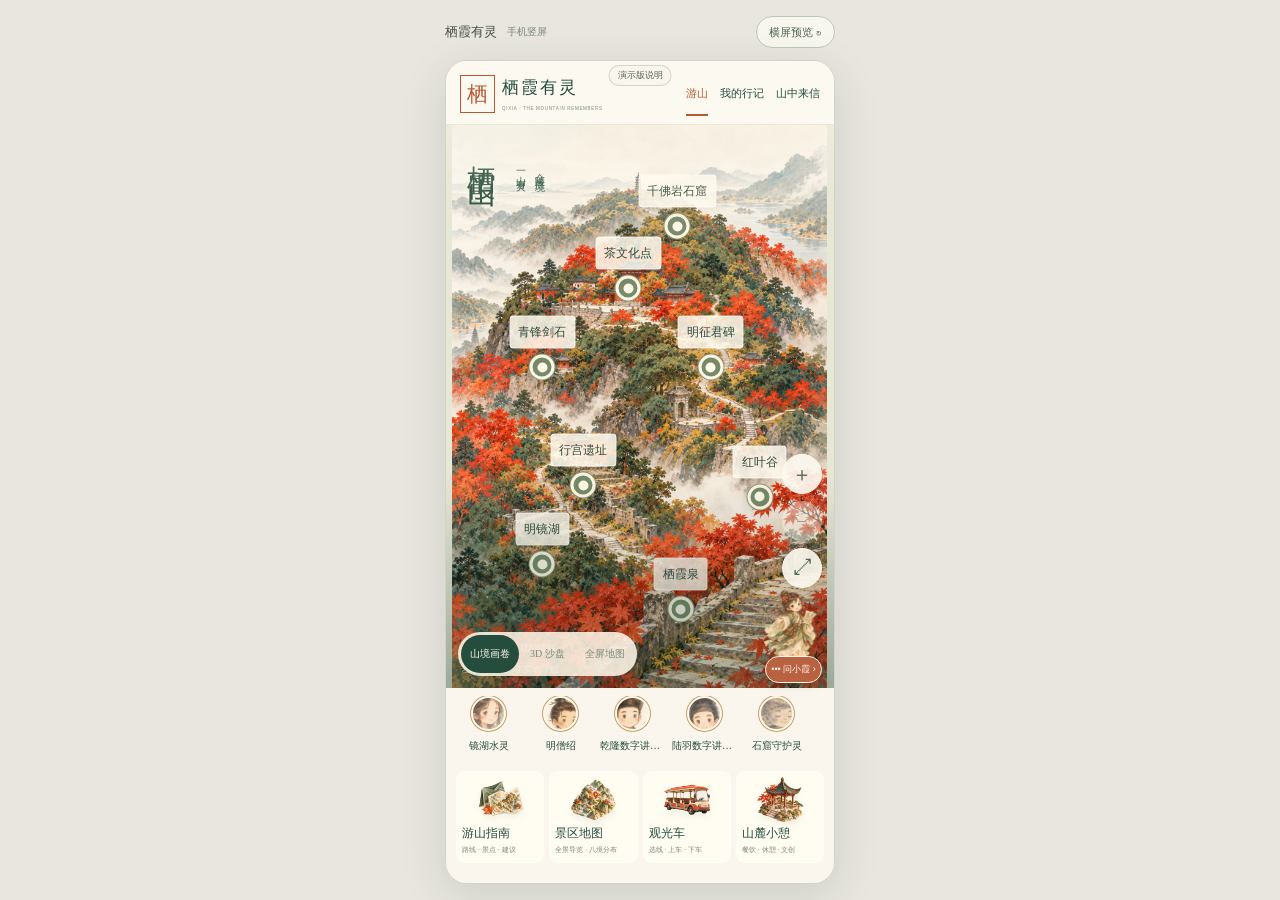
==== 栖霞有灵_手机应用.html @ cc744e79 "Publish Qixia Spirit demo with PRD, screenshots and reversible 3D navigation" ====
<!doctype html>
<html lang="zh-CN"><head><script src="assets/demo-mode.js"></script><meta charset="utf-8"><script>if(window===window.top)location.replace("栖霞有灵_3D白模原型.html"+location.search+location.hash);</script><meta name="viewport" content="width=device-width,initial-scale=1,viewport-fit=cover"><meta name="theme-color" content="#f3f0e8"><meta name="mobile-web-app-capable" content="yes"><meta name="apple-mobile-web-app-capable" content="yes"><meta name="apple-mobile-web-app-status-bar-style" content="default"><title>栖霞有灵 · 一山八境</title>
<style>
:root{--paper:#f3f0e8;--ink:#314b43;--muted:#829087;--red:#b9644d;--line:#42584b22;--serif:'Noto Serif SC','SimSun',serif}*{box-sizing:border-box}body{margin:0;background:var(--paper);color:var(--ink);font:14px 'Segoe UI','Microsoft YaHei',sans-serif;overflow:hidden}button,input,textarea{font:inherit}button{cursor:pointer;color:inherit}button:focus-visible,input:focus-visible,textarea:focus-visible{outline:2px solid var(--red);outline-offset:4px}button{border:0}#scene{position:absolute;inset:0}#scene canvas{display:block;touch-action:none}.grain{position:absolute;inset:0;pointer-events:none;opacity:.23;background-image:url("data:image/svg+xml,%3Csvg viewBox='0 0 160 160' xmlns='http://www.w3.org/2000/svg'%3E%3Cfilter id='n'%3E%3CfeTurbulence type='fractalNoise' baseFrequency='.85' numOctaves='3' stitchTiles='stitch'/%3E%3C/filter%3E%3Cpath fill='%23606050' opacity='.16' filter='url(%23n)' d='M0 0h160v160H0z'/%3E%3C/svg%3E")}.top{position:absolute;top:0;left:0;right:0;padding:30px 42px;display:flex;align-items:center;justify-content:space-between;z-index:5}.brand{display:flex;align-items:center;gap:14px}.seal{border:1px solid var(--red);color:var(--red);font:23px var(--serif);padding:4px 7px}.brand strong{font:22px var(--serif);letter-spacing:5px}.brand small{display:block;font-size:8px;letter-spacing:2.5px;margin-top:6px;color:var(--muted)}.top-actions{display:flex;gap:18px;align-items:center}.top-actions button{background:none;padding:10px 4px;font-size:12px;white-space:nowrap}.progress{font-size:11px;letter-spacing:1px;white-space:nowrap}.progress b{color:var(--red);font-size:17px;font-weight:400}.intro{position:absolute;left:44px;top:19%;pointer-events:none;transition:opacity .4s,transform .4s}.eyebrow{font-size:10px;letter-spacing:4px;color:var(--muted)}h1{font:500 clamp(38px,4vw,66px)/1.45 var(--serif);letter-spacing:5px;margin:18px 0}h1 em{font-style:normal;color:var(--red)}.intro p{font-size:12px;line-height:2;color:#7f877d}.vertical{position:absolute;right:35px;top:23%;writing-mode:vertical-rl;font:12px var(--serif);letter-spacing:6px;color:#8d978e}.compass{position:absolute;right:16px;top:calc(max(19px,env(safe-area-inset-top)) + 52px);width:56px;height:56px;z-index:3;pointer-events:none;filter:drop-shadow(0 5px 10px #8f3a2926)}.compass svg{display:block;width:100%;height:100%;overflow:visible;will-change:transform}.compass .dial{fill:#fbf8f1;fill-opacity:.88;stroke:#314b43;stroke-opacity:.16}.compass .ticks{fill:none;stroke:#314b43;stroke-opacity:.26;stroke-width:2.4;stroke-dasharray:.7 6.05}.compass .stem{fill:none;stroke:#8f3a29;stroke-width:2.6;stroke-linecap:round}.compass .leaf{stroke:#8f3a29;stroke-width:.8;stroke-linejoin:round}.compass .vein{stroke:#fff1e2;stroke-opacity:.5;stroke-width:1;stroke-linecap:round;fill:none}.compass text{fill:#fffaf2;font:600 16px var(--serif);text-anchor:middle}.sky{position:absolute;inset:0;pointer-events:none;background:radial-gradient(70% 3.5% at 22% 40%,#f1cdb9b3 0,transparent 100%),radial-gradient(60% 2.6% at 80% 35.5%,#f0d2c0a6 0,transparent 100%),radial-gradient(45% 2% at 64% 44%,#eec4ad80 0,transparent 100%),radial-gradient(120% 34% at 55% 52%,#f0d0bb 0,#f2e0d1 38%,transparent 72%),linear-gradient(180deg,#f3f0e8 0,#f4ebe0 34%,#f1dccb 50%,#f2e6da 64%,#f3f0e8 80%)}.sky svg{position:absolute;left:0;width:100%;top:36%;height:24%;-webkit-mask-image:linear-gradient(180deg,#000 55%,transparent);mask-image:linear-gradient(180deg,#000 55%,transparent)}.hud{position:absolute;left:42px;bottom:190px;display:flex;gap:8px;align-items:center}.hud button{background:#fff9;border:1px solid var(--line);width:40px;height:40px;border-radius:50%;font-size:19px;backdrop-filter:blur(10px)}.hint{font-size:10px;color:#8b9389;margin-left:8px}.dock{position:absolute;bottom:25px;left:42px;right:42px;z-index:4}.dock-title{display:flex;justify-content:space-between;align-items:end;margin-bottom:13px}.dock-title strong{font:16px var(--serif);letter-spacing:3px}.dock-title span{font-size:10px;color:var(--muted)}.destinations{display:grid;grid-template-columns:repeat(8,1fr);gap:9px}.destination{position:relative;overflow:hidden;display:flex;align-items:center;text-align:left;height:102px;padding:12px 8px 12px 13px;background:#fff8;border:1px solid #fff;border-radius:4px;box-shadow:0 8px 24px #52604b04;transition:transform .35s,background .35s,border-color .35s}.destination:hover{transform:translateY(-5px);background:#fff}.destination.active{border-color:#b9644d80;background:#fff}.destination img{position:absolute;height:100px;width:73px;object-fit:contain;right:-9px;bottom:-9px;opacity:.8;transition:transform .4s}.destination:hover img{transform:translateY(-4px) rotate(-3deg)}.destination .info{position:relative;z-index:1;align-self:flex-start}.destination small{font-size:9px;letter-spacing:1px;color:var(--muted)}.destination strong{display:block;font:14px var(--serif);margin:9px 0 4px}.destination .tag{font-size:9px;color:var(--muted)}.destination.visited:after{content:'✓';position:absolute;right:8px;top:6px;color:var(--red);font-size:11px}#labels{position:absolute;inset:0;pointer-events:none;z-index:1;isolation:isolate}.panel{position:absolute;z-index:7;right:30px;top:100px;width:370px;bottom:185px;min-height:330px;max-height:690px;background:#fcfaf5f5;border:1px solid #fff;border-radius:8px;box-shadow:0 25px 80px #314b431c;backdrop-filter:blur(24px);overflow:auto;transform:translateX(calc(100% + 45px));opacity:0;transition:transform .55s cubic-bezier(.22,1,.36,1),opacity .3s;pointer-events:none}.panel.open{transform:translateX(0);opacity:1;pointer-events:auto}.panel-head{padding:27px 27px 0}.panel-close{position:absolute;right:14px;top:12px;background:none;font-size:26px;color:var(--muted);width:38px;height:38px}.panel h2{font:29px var(--serif);letter-spacing:4px;margin:12px 0 7px}.panel .subtitle{font-size:11px;color:var(--muted)}.portrait{height:195px;position:relative;display:grid;place-items:center;margin-top:8px;overflow:hidden;background:radial-gradient(ellipse at 50% 80%,#e2e8dc 0,transparent 65%)}.portrait:after{content:'';width:160px;height:160px;border:1px solid #aaad8a33;border-radius:50%;position:absolute}.portrait img{position:relative;z-index:1;height:195px;width:175px;object-fit:contain;filter:drop-shadow(0 10px 12px #46554113);animation:arrive .7s cubic-bezier(.2,.8,.2,1)}.panel-body{padding:0 27px 25px}.quote{font:15px/1.9 var(--serif);margin:10px 0 16px}.tabs{display:flex;border-bottom:1px solid var(--line);gap:22px}.tabs button{background:none;padding:11px 0;font-size:11px;color:var(--muted);border-bottom:2px solid transparent}.tabs button.active{color:var(--ink);border-color:var(--red)}.story{font-size:12px;line-height:1.95;color:#7a847b;min-height:76px;padding-top:14px}.main-button{background:var(--ink);color:#fff;border-radius:3px;min-height:43px;padding:12px 18px;font-size:12px;transition:transform .2s,background .2s}.main-button:hover{background:#466557}.main-button:active{transform:scale(.97)}.next{display:flex;align-items:center;justify-content:space-between;width:100%;margin-top:17px}.panel-note{font-size:9px;color:#a3aa9e;margin:14px 0 0;line-height:1.6}.guide{position:absolute;left:44px;bottom:255px;width:230px;font:12px/1.8 var(--serif);color:#8a9287;transition:opacity .3s}.guide:before{content:'山灵来信';display:block;font-size:10px;letter-spacing:3px;color:var(--red);margin-bottom:8px}.selected .intro,.selected .guide{opacity:0;transform:translateY(-8px)}.toast{position:fixed;z-index:20;bottom:180px;left:50%;transform:translate(-50%,12px);opacity:0;padding:12px 20px;background:#314b43ec;color:#fff;border-radius:4px;font-size:12px;pointer-events:none;transition:.3s}.toast.show{opacity:1;transform:translate(-50%,0)}.modal{position:fixed;inset:0;z-index:15;background:#314b4344;backdrop-filter:blur(12px);display:grid;place-items:center;opacity:0;pointer-events:none;transition:opacity .3s}.modal.open{opacity:1;pointer-events:auto}.modal-card{position:relative;width:min(480px,calc(100% - 32px));max-height:85dvh;overflow:auto;background:#faf8f1;padding:34px;border-radius:8px;box-shadow:0 20px 90px #314b4333;transform:translateY(20px);transition:transform .4s}.modal.open .modal-card{transform:translateY(0)}.modal h2{font:25px var(--serif);margin:0 0 12px}.modal p{font-size:12px;line-height:1.9;color:var(--muted)}.modal label{display:block;font-size:12px;margin-top:18px}.modal input,.modal textarea{display:block;width:100%;padding:12px;margin:8px 0 18px;border:1px solid var(--line);background:#fff9;border-radius:3px;color:var(--ink)}.modal textarea{min-height:100px;resize:vertical}.entry{border-top:1px solid var(--line);padding:15px 0}.entry strong{font:16px var(--serif)}.entry small{float:right;color:var(--muted);font-size:10px}.entry p{white-space:pre-wrap}.loading{position:absolute;inset:0;background:var(--paper);display:grid;place-content:center;z-index:25;text-align:center;transition:opacity .7s}.loading.done{opacity:0;pointer-events:none}.loading h2{font:28px var(--serif);letter-spacing:8px}.loading p{font-size:11px;letter-spacing:3px;color:var(--muted)}.loading i{height:1px;background:var(--red);animation:breathe 1s infinite alternate}.model-note{position:absolute;right:44px;bottom:177px;font-size:8px;color:#9ba295;display:flex;align-items:center;gap:4px;white-space:nowrap}.face-icon{display:inline-block;width:13px;height:13px;vertical-align:-3px;flex:none}.model-note .face-icon{margin-left:5px} @keyframes arrive{from{opacity:0;transform:translateY(20px) scale(.94)}to{opacity:1;transform:none}}@keyframes breathe{to{opacity:.2;transform:scaleX(.4)}}
.top{padding:19px 20px}.brand{gap:9px}.brand strong{font-size:18px;letter-spacing:3px}.brand small{font-size:6px;letter-spacing:1.5px}.seal{font-size:19px}.top-actions{gap:10px}.top-actions button{font-size:10px}.progress{font-size:9px}.progress b{font-size:14px}.intro{left:24px;top:115px}.intro h1{font-size:35px;letter-spacing:4px;line-height:1.4;margin:14px 0}.intro p{font-size:10px}.eyebrow{font-size:8px;letter-spacing:3px}.vertical{font-size:10px;right:20px;top:150px;letter-spacing:5px}.guide{display:none}.dock{left:18px;right:18px;bottom:max(17px,env(safe-area-inset-bottom))}.dock-title{margin-bottom:10px}.dock-title strong{font-size:14px}.dock-title span{font-size:9px}.destinations{display:flex;overflow-x:auto;scroll-snap-type:x mandatory;gap:8px;padding-bottom:5px;scrollbar-width:none}.destination{flex:0 0 125px;height:91px;scroll-snap-align:start;padding:11px}.destination strong{font-size:13px}.destination img{height:90px;opacity:.85}.hud{left:20px;bottom:163px}.hud button{width:36px;height:36px}.model-note{bottom:150px;right:22px;font-size:8.5px}.panel{left:10px;right:10px;top:auto;bottom:0;width:auto;min-height:0;max-height:70dvh;border-radius:18px 18px 0 0;transform:translateY(105%);padding-bottom:env(safe-area-inset-bottom)}.panel.open{transform:translateY(0)}.panel:before{content:'';display:block;width:34px;height:4px;background:#c4c8bb;margin:10px auto 0;border-radius:5px}.panel-head{padding:8px 24px 0}.panel h2{font-size:25px;margin:7px 0}.portrait{height:140px;position:absolute;right:28px;top:44px;width:125px;pointer-events:none}.portrait img{height:139px;width:120px}.portrait:after{width:110px;height:110px}.panel-body{padding:10px 24px 24px}.quote{padding-right:115px;font-size:13px;min-height:70px;margin-top:8px}.tabs{gap:24px}.story{min-height:60px}.next{margin-top:12px}.toast{bottom:155px}.selected .dock{pointer-events:none;opacity:.35}.panel-note{font-size:8px}.modal-card{padding:27px}.loading h2{font-size:24px}
@media(prefers-reduced-motion:reduce){*,*:before,*:after{animation:none!important;transition:none!important}}
html,body{width:100%;height:100%;overflow:hidden}#labels{overflow:hidden}.loading.done{visibility:hidden;transition:opacity .7s,visibility 0s .7s}.clue-options{display:flex;gap:6px;flex-wrap:wrap;margin:10px 0}.clue-options button{border:1px solid var(--line);background:#fff9;border-radius:3px;padding:7px 10px;font-size:11px}.clue-options button.correct{border-color:#668a70;background:#e2ebdf}.clue-feedback{color:var(--red);font-size:11px}
/* 山中精灵：每个景点由对应的精灵守着，悬在落点上方轻轻浮动 */
.spirit{position:absolute;left:0;top:0;width:42px;height:62px;padding:0;background:none;pointer-events:auto;transform:translate(-50%,-100%);transform-origin:50% 100%;transition:opacity .35s}.spirit .thread{position:absolute;left:50%;top:32px;bottom:3px;width:1px;background:linear-gradient(#fff8ee,#fff8ee00)}.spirit .foot{position:absolute;left:50%;bottom:0;width:10px;height:4px;margin-left:-5px;border-radius:50%;background:#fff3df;box-shadow:0 0 7px 3px #ffd9a8b0}.spirit .float{position:absolute;left:4px;top:0;width:34px;height:34px;animation:drift 3.8s ease-in-out infinite;animation-delay:var(--d)}.spirit .float:before{content:'';position:absolute;inset:-8px;border-radius:50%;background:radial-gradient(circle,#ffe6c2 35%,#ffe6c200 70%);opacity:.75;animation:glow 3.8s ease-in-out infinite;animation-delay:var(--d)}.spirit .face{position:absolute;inset:0;border-radius:50%;background:#f6eee1 var(--img) no-repeat;background-size:66px auto;background-position:var(--pos);border:2px solid #fffaf3;box-shadow:0 0 0 1px #a8452f59,0 9px 16px -7px #6b2a1a8c;transition:transform .4s cubic-bezier(.2,.8,.2,1),box-shadow .4s}.spirit .mood{position:absolute;right:-7px;top:-6px;width:18px;height:18px;border-radius:50%;box-shadow:0 0 0 1.5px #fffaf3,0 2px 6px #5a2a1a47;transform:scale(0);transition:transform .45s cubic-bezier(.3,1.6,.5,1)}.spirit .mood svg,.face-icon svg{display:block;width:100%;height:100%}.spirit[data-crowd] .mood{transform:scale(1)}.spirit.visited .face{box-shadow:0 0 0 1.5px #d49a4c,0 9px 16px -7px #6b2a1a8c}.spirit:focus-visible{outline:none}.spirit:focus-visible .face{box-shadow:0 0 0 2px var(--red),0 9px 16px -7px #6b2a1a8c}.spirit.active .face{transform:scale(1.22);box-shadow:0 0 0 2px var(--red),0 12px 22px -8px #6b2a1aa6}.spirit.hidden,.spirit.clustered{opacity:0;pointer-events:none}.spirit.cluster:after{content:attr(data-n);position:absolute;z-index:2;left:-3px;top:22px;min-width:17px;height:17px;padding:0 4px;border-radius:9px;background:var(--ink);color:#fff;font:600 10px/17px sans-serif;text-align:center;box-shadow:0 0 0 1.5px #fffaf3}@media(hover:hover){.spirit:hover .face{transform:scale(1.12)}}
@keyframes drift{0%,100%{transform:translateY(0)}50%{transform:translateY(-5px)}}@keyframes glow{0%,100%{transform:scale(.92);opacity:.55}50%{transform:scale(1.08);opacity:.9}}
/* 移动端专用：应用容器、安全区、触控优化 */
html{-webkit-text-size-adjust:100%}body{background:#e4e1d6;overscroll-behavior:none;-webkit-tap-highlight-color:transparent;-webkit-user-select:none;user-select:none}input,textarea{-webkit-user-select:text;user-select:text}button{touch-action:manipulation}
#app{position:relative;width:100%;max-width:480px;height:100vh;height:100dvh;margin:0 auto;overflow:hidden;background:var(--paper);transform:translateZ(0)}
@media(min-width:481px){#app{box-shadow:0 0 60px #314b4322}}
.top{padding-top:max(19px,env(safe-area-inset-top))}
.top-actions button{min-height:44px}.hud button{width:44px;height:44px}.hud{right:20px}.hud .wx-pill{margin-left:auto;width:auto;display:flex;align-items:center;gap:8px;padding:0 14px 0 10px;border-radius:22px;font-size:12px;line-height:1.3;text-align:left;white-space:nowrap}.wx-pill svg{width:24px;height:24px;flex:none;color:var(--red)}.wx-pill small{display:block;font-size:8.5px;color:var(--muted);letter-spacing:.5px}.wx-pill.demo{border-color:#b9644d73;background:#fff4ecd9}
/* 天气：天空与远山随之变化（雨幕、阴云的灰调），3D 场景内另有雨丝、云团与湿润光泽 */
.sky:after{content:'';position:absolute;inset:0;background:linear-gradient(180deg,#dfe4e4 0,#e3e6e3 40%,#e6e7e2 62%,#ecebe5 82%,#f0eee8);opacity:0;transition:opacity 2.5s}.sky:before{content:'';position:absolute;inset:0;z-index:1;opacity:0;transition:opacity 2s;background:url("data:image/svg+xml,%3Csvg xmlns='http://www.w3.org/2000/svg' width='90' height='120'%3E%3Cg stroke='%238fa1a8' stroke-width='1' stroke-linecap='round'%3E%3Cpath d='M14 6l-2.6 15M55 38l-2.6 15M82 74l-2.6 15M31 90l-2.6 15M70 2l-2.2 12M6 60l-2.2 12'/%3E%3C/g%3E%3C/svg%3E");animation:rainfall .55s linear infinite}@keyframes rainfall{to{background-position:0 120px}}
#app[data-wx=partly] .sky:after{opacity:.3}#app[data-wx=overcast] .sky:after{opacity:.68}#app[data-wx=fog] .sky:after{opacity:.75}#app[data-wx=snow] .sky:after{opacity:.7}#app[data-wx=rain] .sky:after{opacity:.85}#app[data-wx=storm] .sky:after{opacity:.95}#app[data-wx=rain] .sky:before{opacity:.32}#app[data-wx=storm] .sky:before{opacity:.5}
.spirit .say{position:absolute;left:50%;bottom:calc(100% + 8px);transform:translateX(-50%) scale(.6);opacity:0;width:max-content;max-width:150px;padding:6px 9px;background:#fffaf3;border-radius:8px;box-shadow:0 6px 16px #5a2a1a26;font:11px/1.5 var(--serif);color:var(--ink);white-space:normal;pointer-events:none;transition:opacity .3s,transform .4s cubic-bezier(.3,1.5,.5,1)}.spirit .say:after{content:'';position:absolute;left:50%;bottom:-4px;width:8px;height:8px;margin-left:-4px;background:inherit;transform:rotate(45deg)}.spirit.greet .say{opacity:1;transform:translateX(-50%) scale(1)}.spirit.greet .face{transform:scale(1.25)}
/* 观光车站牌 */
.stop{position:absolute;left:0;top:0;width:34px;height:44px;padding:0;background:none;pointer-events:auto;transform:translate(-50%,-100%);transition:opacity .35s}.stop .disc{position:absolute;left:3px;top:0;width:28px;height:28px;border-radius:50%;background:#fffaf3;color:var(--red);display:grid;place-items:center;box-shadow:0 0 0 1.5px #b5452f,0 6px 12px -5px #6b2a1a8c}.stop .disc svg{width:18px;height:18px}.stop .thread{position:absolute;left:50%;top:28px;bottom:2px;width:1.5px;margin-left:-.75px;background:#b5452f99}.stop .mood{position:absolute;right:-5px;top:-5px;width:15px;height:15px;border-radius:50%;box-shadow:0 0 0 1.5px #fffaf3}.stop .mood svg{display:block;width:100%;height:100%}.stop.home .disc{background:var(--red);color:#fffaf3;box-shadow:0 0 0 2px #fffaf3,0 6px 12px -5px #6b2a1a8c}.stop.hidden{opacity:0;pointer-events:none}.stop.active .disc{transform:scale(1.2)}
.bus-card{background:#fff3eacc}.bus-card .bus-art{position:absolute;right:8px;top:8px;width:40px;height:32px;opacity:.9}.bus-card strong{font-size:13px}.bus-card strong{color:var(--red)}
/* 站点面板 */
.eta{display:flex;align-items:baseline;gap:6px;margin:14px 0 4px}.eta b{font:500 34px var(--serif);color:var(--red)}.eta span{font-size:12px;color:var(--muted)}.queue{display:flex;align-items:center;gap:7px;font-size:12px;color:#6f7a70}.queue .face-icon{width:18px;height:18px}.line-strip{list-style:none;display:flex;justify-content:space-between;margin:20px 0 6px;padding:0;position:relative}.line-strip:before{content:'';position:absolute;left:12px;right:12px;top:6px;height:2px;background:#e3d3c4}.line-strip li{position:relative;z-index:1;flex:1;text-align:center;font-size:10px;color:var(--muted);line-height:1.4}.line-strip li i{display:block;width:14px;height:14px;margin:0 auto 6px;border-radius:50%;background:#fffaf3;border:2px solid #d9c2ad}.line-strip li.here{color:var(--ink);font-weight:500}.line-strip li.here i{border-color:var(--red);background:var(--red)}.line-strip li.bus i{border-color:var(--red)}.line-strip li.bus:after{content:'';position:absolute;top:-14px;left:50%;width:14px;height:12px;margin-left:-7px;background:var(--red);-webkit-mask:url("data:image/svg+xml,%3Csvg xmlns='http://www.w3.org/2000/svg' viewBox='0 0 14 12'%3E%3Cpath d='M1 3h12v6H1zM2 1h10v2H2z'/%3E%3Ccircle cx='4' cy='10.5' r='1.5'/%3E%3Ccircle cx='10' cy='10.5' r='1.5'/%3E%3C/svg%3E") center/contain no-repeat;mask:url("data:image/svg+xml,%3Csvg xmlns='http://www.w3.org/2000/svg' viewBox='0 0 14 12'%3E%3Cpath d='M1 3h12v6H1zM2 1h10v2H2z'/%3E%3Ccircle cx='4' cy='10.5' r='1.5'/%3E%3Ccircle cx='10' cy='10.5' r='1.5'/%3E%3C/svg%3E") center/contain no-repeat}.near{display:flex;gap:10px;margin:14px 0 4px;flex-wrap:wrap}.near button{display:flex;align-items:center;gap:8px;padding:5px 12px 5px 5px;border-radius:24px;background:#fff;border:1px solid var(--line);font:12px var(--serif);min-height:44px}.near button i{width:32px;height:32px;border-radius:50%;background:#f6eee1 var(--img) no-repeat;background-size:62px auto;background-position:var(--pos);flex:none}.rain-tip{margin:10px 0 0;font-size:11px;color:#5d7f8c}
/* 乘车漫游 */
.ride-bar{position:absolute;z-index:8;left:16px;right:16px;bottom:max(20px,env(safe-area-inset-bottom));display:flex;align-items:center;gap:12px;padding:10px 10px 10px 16px;background:#fffaf3f2;border-radius:30px;box-shadow:0 14px 40px #6b2a1a33;transform:translateY(140%);opacity:0;transition:transform .5s cubic-bezier(.22,1,.36,1),opacity .3s}.riding .ride-bar{transform:none;opacity:1}.ride-bar .ride-ico{width:36px;height:36px;border-radius:50%;background:var(--red);color:#fff;display:grid;place-items:center;flex:none}.ride-bar .ride-ico svg{width:22px;height:22px}.ride-bar b{display:block;font:500 14px var(--serif)}.ride-bar small{font-size:10px;color:var(--muted)}.ride-bar span:nth-child(2){flex:1;min-width:0}.ride-bar button{background:var(--ink);color:#fff;border-radius:22px;min-height:44px;padding:0 18px;font-size:12px}.riding .intro,.riding .dock,.riding .hud,.riding .vertical,.riding .model-note,.riding .stop{opacity:0;pointer-events:none;transition:opacity .4s}
/* 拍照问精灵 */
.ask{display:flex;gap:8px;margin:2px 0 14px}.ask button{display:flex;align-items:center;gap:7px;min-height:44px;padding:0 16px;border-radius:22px;font-size:12px}.ask svg{width:18px;height:18px}.ask .ask-photo{background:var(--red);color:#fff;box-shadow:0 8px 18px -8px #b5452fb3}.ask .ask-listen{background:#fff;border:1px solid var(--line)}.chat{display:flex;flex-direction:column;gap:10px}.msg{display:flex;gap:8px;align-items:flex-end}.msg.me{justify-content:flex-end}.msg.me img{width:120px;height:90px;object-fit:cover;border-radius:12px 12px 3px 12px;box-shadow:0 6px 14px #3a1a1026}.msg .ava{width:30px;height:30px;border-radius:50%;flex:none;background:#f6eee1 var(--img) no-repeat;background-size:58px auto;background-position:var(--pos);box-shadow:0 0 0 1.5px #fffaf3,0 0 0 2.5px #b5452f55}.bubble{max-width:82%;padding:9px 12px;background:#fff;border-radius:12px 12px 12px 3px;box-shadow:0 4px 12px #3a1a1012;font:13px/1.75 var(--serif);color:var(--ink)}.bubble small{display:block;font:9px sans-serif;color:var(--muted);margin-top:3px}.typing i{display:inline-block;width:5px;height:5px;margin:0 2px;border-radius:50%;background:#c9a58c;animation:dot 1s infinite}.typing i:nth-child(2){animation-delay:.15s}.typing i:nth-child(3){animation-delay:.3s}@keyframes dot{50%{transform:translateY(-4px);opacity:.4}}.narr{margin-top:4px;padding:12px 14px;border-radius:10px;background:#fbf3ea;border:1px solid #efdccb}.narr .narr-top{display:flex;align-items:center;justify-content:space-between;font-size:10px;color:var(--red);letter-spacing:1px}.narr .narr-top button{background:none;font-size:11px;color:var(--muted);min-height:32px}.narr p{margin:6px 0 8px;font:12.5px/1.9 var(--serif);color:#5f6a62}.narr .bar{height:2px;background:#ead8c7;border-radius:2px;overflow:hidden}.narr .bar i{display:block;height:100%;width:0;background:var(--red);transition:width .25s linear}.portrait.speaking:after{border-color:#b5452f80;animation:speak 1.1s ease-out infinite}@keyframes speak{from{transform:scale(.9);opacity:1}to{transform:scale(1.15);opacity:0}}.entry-photo{display:block;width:100%;max-height:180px;object-fit:cover;border-radius:6px;margin-top:4px}
.peak-tag{position:absolute;transform:translate(-50%,-100%);font:10px var(--serif);letter-spacing:1px;color:#56665b;background:#fffaf3c7;padding:2px 7px;border-radius:9px;pointer-events:none;white-space:nowrap;transition:opacity .3s}.peak-tag.hidden{opacity:0}
.layers{display:flex;gap:4px;align-items:center}.layers button{min-height:26px;padding:0 9px;border-radius:13px;border:1px solid var(--line);background:transparent;font-size:10px;color:#a3aa9e;text-decoration:line-through;transition:background .2s,color .2s}.layers button[aria-pressed=true]{background:#fbe9df;border-color:#efcdbd;color:var(--red);text-decoration:none}
.no-spirit #labels .spirit,.no-bus #labels .bus-tag,.no-bus #labels .stop,.no-gate #labels .gate-tag,.no-gate #labels .lot-tag{display:none}#labels .occluded{opacity:0!important;pointer-events:none!important}
.crowd-line{display:flex;align-items:center;gap:7px;margin-top:9px;font-size:11px;color:#6f7a70;line-height:1.6}.crowd-line .face-icon{width:18px;height:18px}.crowd-line b{font-weight:500;color:var(--ink)}.crowd-line em{font-style:normal;color:var(--muted)}.panel-close{width:44px;height:44px}.tabs button{min-height:44px}.clue-options button{min-height:40px}
@media(hover:hover){.destination:hover{transform:none;background:#fff8}.destination:hover img{transform:none}}
.destination:active{background:#fff}
.scene-photo{margin:12px 0 16px}.scene-photo img{display:block;width:100%;height:170px;object-fit:cover;border-radius:6px;background:#e7e9dd}.scene-photo figcaption{font-size:10px;line-height:1.6;color:#829087;margin-top:6px}.scene-photo a{color:#9a5848}.story{white-space:pre-line;color:#53665d;font-size:13px;line-height:2}.guide-listen{margin-top:10px;background:#f5ebe1;color:#96533f;border-radius:20px;padding:8px 13px;min-height:38px}@media(max-width:700px){.scene-photo img{height:150px}}
.dialogue{margin:12px 0 18px;padding:15px;border:1px solid #e8dacf;background:#fffaf4;border-radius:12px}.dialogue-title{display:flex;justify-content:space-between;align-items:center;gap:8px}.dialogue-title strong{font:16px var(--serif);color:var(--ink)}.dialogue-title span,.dialogue-note,.dialogue-status{font-size:10px;line-height:1.5;color:#829087}.dialogue-messages{display:flex;flex-direction:column;gap:9px;max-height:230px;overflow:auto;margin:12px 0}.dialogue-message{max-width:90%;padding:9px 12px;border-radius:12px;background:#f0eee5;font:12px/1.7 sans-serif;white-space:pre-wrap}.dialogue-message.user{align-self:flex-end;background:#f6e3d9}.dialogue-message img{display:block;max-width:140px;max-height:100px;border-radius:6px;margin-bottom:6px}.dialogue-form{display:flex;gap:6px;margin-top:8px}.dialogue-form input{width:0;flex:1;border:1px solid #ded9cc;border-radius:18px;padding:9px 12px;background:white;min-height:40px}.dialogue-form button,.dialogue-actions button{border-radius:20px;background:#e7eee7;padding:8px 12px;font-size:11px;min-height:38px}.dialogue-form button{background:var(--ink);color:white}.dialogue-actions{display:flex;gap:6px;flex-wrap:wrap;margin-top:8px}.dialogue-note{margin:8px 0 0}.dialogue-status:empty{display:none}
.letter-overlay[hidden],.letter-card[hidden]{display:none}.letter-overlay{position:fixed;inset:0;z-index:50;background:#263b3288;display:grid;place-items:center;padding:18px;backdrop-filter:blur(7px)}.letter-window{position:relative;width:min(620px,100%);max-height:88dvh;overflow:auto;border-radius:16px;background:#fbf8f1;padding:28px;color:var(--ink);box-shadow:0 25px 80px #15271f44}.letter-window h2{font:27px var(--serif);margin:10px 0}.letter-window h3,.letter-encounter h3{font:17px var(--serif);margin:8px 0}.letter-close{position:absolute;right:16px;top:12px;background:transparent;font-size:28px;color:#7c8a80}.letter-kicker{font-size:10px;letter-spacing:2px;color:var(--red)}.letter-intro,.letter-empty,.letter-hint{font-size:12px;color:#77857c;line-height:1.7}.letter-nav{display:flex;gap:20px;border-bottom:1px solid var(--line);margin:18px 0}.letter-nav button{background:none;padding:10px 0;color:#829087}.letter-nav button.active{border-bottom:2px solid var(--red);color:var(--ink)}.letter-select{padding:8px;border:1px solid var(--line);background:white;border-radius:6px;color:var(--ink)}.word-cloud{display:flex;flex-wrap:wrap;gap:7px;align-items:baseline;margin:14px 0}.word{background:#f4e6da;color:#a05d48;border-radius:20px;padding:5px 10px}.letter-card{background:#fff;border:1px solid #ede8dc;border-radius:10px;padding:15px;margin:12px 0}.letter-meta,.letter-status{font-size:10px;color:#8c9a90}.letter-text{white-space:pre-wrap;font:14px/1.8 var(--serif);margin:9px 0;color:var(--ink)}.letter-image{display:block;max-width:100%;max-height:260px;border-radius:7px;object-fit:contain;margin:8px 0}.letter-link{background:none;color:var(--red);padding:8px 8px 8px 0;font-size:12px}.letter-form label{display:block;margin:15px 0;font-size:12px}.letter-form label span{color:#9ba69d}.letter-form input:not([type=radio]),.letter-form textarea{display:block;width:100%;border:1px solid #deded3;border-radius:7px;background:white;padding:10px;margin:7px 0;color:var(--ink)}.letter-form textarea{min-height:90px}.letter-form fieldset{border:1px solid #e5ded3;border-radius:8px;margin:15px 0}.letter-form .letter-radio{margin:8px 0}.letter-primary{background:var(--ink);color:white;padding:11px 18px;border-radius:6px;min-height:42px}.letter-result{color:var(--red);font-size:12px}.letter-encounter{padding:16px 0;margin-top:20px;border-top:1px solid var(--line)}.letter-invite{margin-top:12px;border-top:1px solid #eaded0;padding-top:10px;font:12px/1.7 var(--serif)}@media(max-width:700px){.letter-window{padding:22px}.top-actions{gap:5px}.top-actions button{font-size:9px}}
</style><link rel="stylesheet" href="assets/js/guide-agent.css"><link rel="stylesheet" href="assets/theme/mountain-theme.css"><link rel="stylesheet" href="assets/js/guide-autumn.css"></head><body class="mountain-theme">
<div id="app">
<div class="sky" aria-hidden="true"><svg viewBox="0 0 400 100" preserveAspectRatio="none"><path d="M0 78 C30 64 52 70 78 58 C104 46 124 60 150 52 C176 44 196 30 222 40 C246 49 262 38 290 44 C320 50 344 40 372 52 C386 58 394 60 400 62 V100 H0Z" fill="#dcbcaa" fill-opacity=".5"/><path d="M0 86 C40 76 62 82 96 72 C130 62 150 74 182 68 C214 62 232 54 262 62 C292 70 316 62 344 70 C366 76 384 74 400 78 V100 H0Z" fill="#c9b5a0" fill-opacity=".42"/><path d="M0 94 C80 88 150 92 220 89 C290 86 340 90 400 88 V100 H0Z" fill="#b8bba5" fill-opacity=".25"/></svg></div><div id="scene" role="img" aria-label="可点击探索的栖霞山秋色沙盘"></div><div class="grain"></div>
<header class="top"><div class="brand"><span class="seal">栖</span><div><strong>栖霞有灵</strong><small>QIXIA · THE MOUNTAIN REMEMBERS</small></div></div><div class="top-actions"><div class="progress"><b id="count">0</b> / 8 已相逢</div><button id="journal-button">我的行记 ↗</button></div></header>
<section class="intro"><div class="eyebrow">一 山 八 境 · 万 物 有 灵</div><h1>把时间，<br>交给<em>一座山。</em></h1><p>循着一缕风，遇见山中的八位故人。<br>点亮一处风景，收藏一段相逢。</p></section><div class="vertical">山 不 言 · 自 有 回 响</div><div class="guide">不必急着抵达山顶。<br>从湖畔出发，看看谁在等你。</div>
<div id="labels"></div><div class="hud"><button id="reset" aria-label="回到全景">⌂</button><button id="rotate" aria-label="开启环山漫游" aria-pressed="false">↻</button><button id="route" aria-label="跟随山灵游览">↗</button><button class="wx-pill" id="wx-pill" aria-live="polite"><span id="wx-icon"></span><span><span id="wx-text">读取天气…</span><small id="wx-sub">栖霞山实时</small></span></button></div><div class="compass" role="img" aria-label="枫叶指北针：叶尖始终指向沙盘北方"><svg id="compass-dial" viewBox="0 0 100 100" aria-hidden="true"><defs><radialGradient id="leaf-fill" cx="50" cy="60" r="46" gradientUnits="userSpaceOnUse"><stop offset="0" stop-color="#9a3727"/><stop offset=".42" stop-color="#b9513a"/><stop offset=".78" stop-color="#cf7444"/><stop offset="1" stop-color="#dd9b55"/></radialGradient></defs><circle class="dial" cx="50" cy="50" r="47.5"/><circle class="ticks" cx="50" cy="50" r="43"/><path d="M50 1.5 L54 8.5 L46 8.5Z" fill="#b9644d"/><path class="stem" d="M50 66 Q50.6 81 47.6 93"/><path class="leaf" fill="url(#leaf-fill)" d="M50.0 66.5 L49.4 66.5 L48.9 66.4 L48.3 66.4 L47.8 66.3 L47.2 66.2 L46.6 66.2 L46.1 66.5 L45.6 66.8 L45.2 67.2 L44.7 67.7 L44.3 68.1 L43.9 68.5 L43.3 69.0 L43.7 68.0 L43.1 68.5 L42.4 69.0 L42.0 69.3 L41.5 69.6 L41.1 70.0 L41.3 69.2 L40.8 69.5 L40.3 69.8 L39.8 70.1 L39.3 70.4 L38.7 70.7 L38.2 71.0 L38.4 70.3 L37.8 70.6 L37.3 70.9 L36.7 71.1 L35.9 71.3 L35.2 71.4 L34.5 71.3 L33.7 71.4 L32.9 71.5 L32.4 71.6 L31.8 71.6 L31.5 71.0 L31.6 70.4 L31.7 69.9 L32.0 69.1 L32.0 68.5 L32.4 67.6 L32.5 67.0 L32.5 66.3 L32.5 65.6 L33.7 64.2 L33.8 63.6 L33.9 63.0 L34.0 62.4 L35.2 61.6 L35.3 60.9 L35.4 60.3 L36.7 59.4 L36.9 58.9 L37.2 58.4 L37.8 58.0 L37.2 57.9 L36.5 57.8 L36.0 57.7 L35.3 57.6 L34.6 57.5 L33.9 57.4 L33.1 57.3 L33.7 56.9 L33.0 56.8 L32.2 56.6 L31.5 56.4 L30.8 56.2 L30.0 56.0 L29.2 55.7 L29.8 55.4 L29.0 55.1 L28.2 54.8 L27.4 54.5 L26.6 54.2 L25.8 53.8 L25.0 53.4 L25.5 53.1 L24.7 52.7 L23.9 52.3 L23.0 51.8 L22.2 51.3 L21.4 50.8 L20.6 50.2 L20.0 49.7 L20.7 49.6 L19.9 49.0 L19.2 48.5 L18.6 47.9 L18.0 47.3 L17.5 46.7 L16.9 46.0 L16.3 45.3 L15.7 44.6 L15.1 43.9 L14.5 43.2 L14.3 42.6 L15.3 42.4 L16.2 42.2 L17.1 42.0 L18.0 41.8 L18.9 41.7 L19.8 41.5 L20.5 41.4 L21.2 41.2 L21.9 41.0 L23.3 41.3 L24.0 41.2 L24.6 41.0 L25.3 40.9 L25.9 40.9 L26.5 40.8 L27.2 40.7 L27.8 40.7 L29.2 41.4 L29.8 41.4 L30.3 41.3 L30.9 41.3 L31.5 41.3 L32.3 41.3 L34.1 42.2 L34.8 42.2 L35.5 42.3 L36.2 42.4 L36.8 42.4 L38.2 43.4 L38.7 43.5 L39.3 43.7 L40.0 43.9 L40.7 44.2 L41.2 44.5 L41.7 44.9 L42.3 45.1 L42.9 45.4 L42.9 44.8 L42.8 44.2 L42.7 43.4 L42.5 42.8 L42.4 42.2 L42.2 41.5 L42.0 40.7 L42.2 40.0 L42.0 39.2 L41.9 38.4 L41.8 37.6 L41.7 36.7 L41.6 35.9 L42.0 35.3 L42.0 34.3 L42.0 33.4 L42.0 32.5 L42.0 31.5 L42.0 30.5 L42.1 29.5 L42.5 30.2 L42.6 29.2 L42.7 28.2 L42.9 27.2 L43.0 26.1 L43.2 25.1 L43.4 24.0 L43.5 23.4 L43.9 24.2 L44.0 23.6 L44.1 23.1 L44.3 22.5 L44.6 21.5 L44.9 20.5 L45.3 19.6 L45.7 18.7 L46.1 17.9 L46.6 17.2 L47.0 16.3 L47.5 15.3 L48.0 14.4 L48.5 13.4 L48.8 12.9 L49.1 12.4 L49.4 12.0 L49.7 11.5 L50.0 11.0 L50.3 11.5 L50.6 12.0 L50.9 12.4 L51.2 12.9 L51.5 13.4 L51.7 13.9 L52.2 14.8 L52.7 15.8 L53.2 16.7 L53.7 17.5 L53.9 18.2 L54.3 19.0 L54.7 19.8 L55.1 20.6 L55.5 21.3 L55.8 21.9 L56.2 22.6 L56.2 24.6 L56.5 25.4 L56.8 26.1 L57.0 26.8 L57.3 27.5 L57.5 28.1 L57.7 28.8 L57.5 30.7 L57.7 31.4 L57.8 32.0 L58.0 32.6 L58.1 33.2 L58.2 33.8 L58.3 34.4 L58.4 35.0 L57.9 36.5 L58.0 37.3 L58.1 38.0 L58.2 38.8 L58.2 39.5 L57.7 41.1 L57.6 41.8 L57.5 42.6 L57.4 43.4 L57.2 43.9 L57.1 44.6 L57.1 45.2 L57.7 45.1 L58.3 44.8 L58.8 44.6 L59.6 44.2 L60.1 43.9 L60.7 43.6 L61.4 43.2 L62.1 42.8 L62.7 42.5 L62.1 43.3 L62.8 43.0 L63.5 42.7 L64.2 42.4 L64.9 42.1 L65.7 41.8 L66.5 41.6 L66.3 42.1 L67.1 41.9 L67.9 41.6 L68.7 41.4 L69.6 41.2 L70.4 41.0 L71.3 40.8 L71.1 41.4 L72.1 41.2 L73.0 41.1 L73.9 41.0 L74.9 40.9 L75.9 40.8 L76.7 40.8 L77.5 40.9 L78.1 41.3 L79.0 41.4 L79.8 41.5 L80.7 41.6 L81.5 41.8 L82.4 41.9 L83.3 42.1 L84.3 42.3 L85.2 42.5 L85.8 42.8 L85.2 43.6 L84.6 44.3 L84.0 45.0 L83.4 45.7 L82.8 46.3 L82.2 47.0 L81.6 47.6 L81.2 48.1 L80.7 48.7 L80.4 49.2 L79.0 49.9 L78.5 50.4 L78.0 50.9 L77.6 51.3 L77.1 51.8 L76.7 52.2 L76.2 52.6 L75.8 53.0 L74.2 53.3 L73.8 53.7 L73.3 54.0 L72.9 54.4 L72.3 54.8 L71.6 55.3 L69.9 55.6 L69.3 55.9 L68.7 56.3 L68.2 56.7 L67.6 57.0 L66.0 57.0 L65.5 57.3 L64.9 57.5 L64.2 57.7 L63.4 57.9 L62.9 57.9 L62.2 58.0 L62.7 58.5 L63.3 58.9 L63.8 59.3 L64.3 59.6 L63.4 59.6 L64.0 60.1 L64.5 60.6 L65.1 61.2 L65.5 61.6 L65.9 62.1 L64.9 61.7 L65.2 62.2 L65.6 62.6 L66.0 63.1 L66.3 63.5 L66.7 64.0 L67.1 64.5 L66.3 64.4 L66.6 64.9 L67.0 65.5 L67.3 66.0 L67.6 66.5 L67.9 67.2 L68.0 67.9 L67.9 68.6 L68.1 69.4 L68.3 70.2 L68.4 70.7 L68.6 71.3 L67.9 71.6 L67.4 71.5 L66.8 71.5 L66.0 71.3 L65.4 71.4 L64.7 71.1 L64.1 71.1 L63.4 71.2 L62.7 71.3 L61.4 70.3 L60.8 70.3 L60.1 70.2 L59.5 70.2 L58.5 69.1 L57.9 69.1 L57.2 69.0 L56.2 67.9 L55.6 67.8 L55.1 67.6 L54.5 67.1 L54.1 66.6 L53.6 66.3 L53.0 66.1 L52.5 66.2 L51.9 66.3 L51.4 66.4 L50.8 66.5 L50.2 66.5Z"/><path class="vein" d="M50.0 46.0 L50.0 17.0 M58.1 55.2 L80.9 44.4 M41.9 55.2 L19.1 44.4 M54.2 61.7 L66.0 69.3 M45.8 61.7 L34.0 69.3"/><text x="50" y="63.5">北</text></svg></div><div class="model-note" id="crowd-legend">艺术化探索沙盘 · 非实地导航地图</div>
<section class="dock"><div class="dock-title"><strong>山中相逢</strong><span class="layers" role="group" aria-label="地图图层"><button data-l="spirit" aria-pressed="true">精灵</button><button data-l="bus" aria-pressed="true">观光车</button><button data-l="gate" aria-pressed="true">出入口</button></span></div><nav class="destinations" aria-label="八个景点" id="destinations"></nav></section>
<aside class="panel" id="panel" aria-label="景点故事" inert><button class="panel-close" id="close-panel" aria-label="返回山中">×</button><div id="detail"></div></aside>
<div class="modal" id="memory-modal" role="dialog" aria-modal="true" aria-label="留一只精灵" inert><div class="modal-card"><button class="panel-close" data-close="memory-modal" aria-label="关闭">×</button><div class="eyebrow">留 下 此 刻 的 一 点 光</div><h2 style="margin-top:14px">让山记住你。</h2><p id="memory-location"></p><form id="memory-form"><label for="name">给这只精灵起个名字</label><input id="name" maxlength="12" placeholder="例如：慢慢" required><label for="note">写下你想留下的一句话</label><textarea id="note" maxlength="240" placeholder="今天，是什么让你停了下来？" required></textarea><button class="main-button" type="submit">把微光留在山中 ↗</button></form></div></div>
<div class="modal" id="journal-modal" role="dialog" aria-modal="true" aria-label="我的行记" inert><div class="modal-card"><button class="panel-close" data-close="journal-modal" aria-label="关闭">×</button><div class="eyebrow">每 一 次 停 留 都 算 数</div><h2 style="margin-top:14px">我的山中行记</h2><div id="journal"></div></div></div><div class="toast" id="toast" role="status"></div><input type="file" id="photo-input" accept="image/*" capture="environment" hidden><div class="ride-bar" id="ride-bar" inert><span class="ride-ico"><svg viewBox="0 0 24 24" fill="none" stroke="currentColor" stroke-width="1.6" stroke-linecap="round" stroke-linejoin="round" aria-hidden="true"><path d="M3.5 7h17M5 7v9M19 7v9M3 16h18v1.8H3zM8 16v-3.5h8V16"/><path d="M4 7l1-2h14l1 2"/><circle cx="7.5" cy="19" r="1.4"/><circle cx="16.5" cy="19" r="1.4"/></svg></span><span><b id="ride-next">乘车中</b><small id="ride-sub">示意线路 · 跟随观光车环山</small></span><button id="ride-exit">下车</button></div><div class="loading" id="loading"><h2>山中，等你。</h2><p id="loading-text">正在展开一座山</p><i></i></div>
</div>
<script src="assets/vendor/three.min.js"></script><script src="assets/vendor/OrbitControls.js"></script><script src="assets/qixia-data.js"></script><script src="assets/transit-config.js"></script><script src="assets/voices/scripts.js"></script><script src="assets/js/guides.js"></script>
<script>
(()=>{'use strict';
const places=[
 {id:'lake',name:'明镜湖',person:'山灵 · 湖畔的陪伴者',role:'湖水 · 倒影 · 慢下来',color:0x8cb3aa,pos:[-3.1,.22,1.9],intro:'先不用赶路。看看湖面，亭桥和树影都在水里。',story:'资料把明镜湖的观察线索归纳为湖面、亭桥、倒影与题名。先从眼前看得见的东西开始：水面映着什么？',task:'在湖面上找一个最想记住的细节。',character:'角色素材/08_镜湖水灵.png'},
 {id:'stele',name:'明征君碑',person:'明僧绍 · 舍宅为寺的来客',role:'石碑 · 山林 · 一段选择',color:0xa6ad9b,pos:[-.8,.95,.15],intro:'一块碑，记住一个人怎样把自己的路交给了山。',story:'明僧绍与栖霞的故事，常从舍宅为寺说起。碑不是答案，它只是把问题留给后来的人。',task:'看看碑面和周围山林，找出一处时间留下的痕迹。',character:'角色素材/02_明僧绍.png'},
 {id:'palace',name:'行宫遗址',person:'乾隆数字讲述者 · 山中行旅',role:'遗址 · 行迹 · 被留下的名字',color:0xb49a77,pos:[1.45,1.72,-.75],intro:'这里曾经有人停留，也曾有人把所见写进了行记。',story:'行宫遗址只保留了部分地面线索。我们把史实、传说和数字演绎分开，让你先看见遗址，再决定相信哪一层。',task:'在遗址体块之间寻找一条经得起观察的线索。',character:'角色素材/03_乾隆数字讲述者.png'},
 {id:'tea',name:'茶文化点',person:'陆羽数字讲述者 · 山中茶事',role:'茶香 · 水声 · 一盏停留',color:0x9cad82,pos:[3.0,1.08,-1.65],intro:'茶要慢一点，山也一样。',story:'陆羽与茶文化的关联是一段数字演绎。我们从水、火、茶叶和人的停留开始讲起。',task:'从茶桌上找出一个让你想继续坐下来的细节。',character:'角色素材/04_陆羽数字讲述者.png'},
 {id:'cave',name:'千佛岩石窟',person:'石窟守护灵 · 岩壁的回声',role:'石窟 · 光影 · 千年的凝望',color:0x918c83,pos:[-2.25,1.12,-1.65],intro:'石壁不会说话，但光会把留下的痕迹照亮。',story:'石窟守护灵带你观察岩壁、龛像与岁月留下的纹理。',task:'找一处岩壁上的光影变化。',character:'角色素材/06_石窟守护灵.png'},
 {id:'stone',name:'青锋剑石',person:'山石地质灵 · 岩层的记忆',role:'地质 · 纹理 · 山的时间',color:0x9b927f,pos:[-3.55,1.02,-.55],intro:'一块石头，也有自己的时间。',story:'山石地质灵把条纹、断面和风化讲给你听，传说与地质解释各自保留。',task:'沿着石面找一条自然形成的纹理。',character:'角色素材/07_山石地质灵.png'},
 {id:'maple',name:'红叶谷',person:'枫叶精灵 · 秋日的来信',role:'枫叶 · 风 · 一封山中来信',color:0xb47a61,pos:[2.15,.78,1.95],intro:'每一片叶子，都知道风从哪里来。',story:'枫叶精灵邀请你观察颜色、风向和同行人的脚步。',task:'挑一片你愿意带回记忆里的颜色。',character:'角色素材/05_枫叶精灵.png'},
 {id:'spring',name:'栖霞泉',person:'镜湖水灵 · 山泉的消息',role:'泉水 · 回声 · 清凉一刻',color:0x77a9a5,pos:[1.05,.52,2.55],intro:'听见水声，就知道山还在呼吸。',story:'镜湖水灵把泉水、石缝和回声变成一场短短的观察。',task:'闭上眼，判断水声从哪一侧传来。',character:'角色素材/08_镜湖水灵.png'}
];
places[0].person='镜湖水灵 · 湖畔的陪伴者';places[7].person='山灵 · 山泉的引路人';places[7].character='角色素材/01_山灵.png';places[7].story='山灵在泉边等你。沿着一线水声，看看泉水如何穿过石缝，汇进湖泊。这是一处为探索体验设置的山泉意境。';
/* 精灵头像在立绘中的取景位置（background-position） */
['46% 14%','50% 10%','46% 14%','35% 10%','46% 15%','37% 20%','59% 34%','72% 14%'].forEach((f,i)=>places[i].face=f);
const $=s=>document.querySelector(s),reduced=matchMedia('(prefers-reduced-motion: reduce)').matches;
const stories=[
'风停下来的时候，明镜湖把亭桥、树影和天空一起收进水中。镜湖水灵守着的，是那些差一点被匆忙错过的片刻。沿着湖岸看看：同一座山，在水里会不会换一种模样？',
'明僧绍的故事，常从舍宅为寺说起。一个人的选择，让一处居所与山林结下更长的缘分。如今站在碑前，文字、苔痕和石阶都在提醒来客：有些留下，不是为了占有，而是为了让更多人抵达。',
'热闹的行旅远去了，山林慢慢收回脚步声。乾隆数字讲述者邀请你从石础和遗存出发，想象一场山中停留。眼前可见的是遗址，故事里展开的是演绎；真正属于你的，是此刻看山的角度。',
'山水、茶叶和一段不被催促的时间，凑成一盏山中茶。陆羽数字讲述者以茶文化为线索，陪你从闻香到观水。此处茶席为体验意境，何妨先放下赶路的心，听一听水沸之前的安静。',
'一束光掠过岩壁，石龛的轮廓便从阴影里浮出来。石窟守护灵守护的，不只是一张张面容，还有一代代人留在石头上的心意。保持距离，轻声凝望，让眼睛替双手完成这次相逢。',
'山石地质灵说，山的时间藏在层理、断面与风化里。青锋剑石的名字让人想到传说，而岩石本身还保留着另一种语言。先找到一条自然纹理，再试着想象：它在你到来之前，经历过多少场雨？',
'秋天不会一次来到山中。它先染红一片叶，再借一阵风，把消息送过整条山谷。枫叶精灵不请你摘走秋色，只请你挑一片最喜欢的颜色，带着它的记忆继续往前走。',
'泉水从石缝里出现，先绕过一片叶，再悄悄汇入山路旁的清凉。山灵在这处山泉意境等你：一路遇见了那么多故事，现在可以留一句自己的了。山不会回答，但它会记住你停下的这一刻。'];places.forEach((p,i)=>p.story=window.QIXIA_GUIDES?.[p.id]?.text||stories[i]);
let saved={};try{saved=JSON.parse(localStorage.getItem('qixia-explore-v2')||'{}')||{}}catch(e){}const state={visited:new Set(Array.isArray(saved.visited)?saved.visited.filter(id=>places.some(p=>p.id===id)):[]),memories:Array.isArray(saved.memories)?saved.memories:[],selected:null,tab:'story'};
function persist(){try{localStorage.setItem('qixia-explore-v2',JSON.stringify({visited:[...state.visited],memories:state.memories}))}catch(e){toast('浏览器暂时不能保存，当前探索仍可继续。')}}function toast(t){$('#toast').textContent=t;$('#toast').classList.add('show');clearTimeout(toast.timer);toast.timer=setTimeout(()=>$('#toast').classList.remove('show'),2600)}
let lastFocus;function modal(id,open){const el=$('#'+id);if(open)lastFocus=document.activeElement;el.classList.toggle('open',open);el.inert=!open;if(open)el.querySelector('input,button').focus();else lastFocus?.focus()}document.querySelectorAll('[data-close]').forEach(b=>b.onclick=()=>modal(b.dataset.close,false));document.querySelectorAll('.modal').forEach(m=>m.onclick=e=>{if(e.target===m)modal(m.id,false)});
function counts(){$('#count').textContent=state.visited.size;document.querySelectorAll('.destination,.spirit').forEach(b=>b.classList.toggle('visited',state.visited.has(b.dataset.id)))}
const tags=['听水','访古','寻迹','问茶','观像','读石','拾秋','寻泉'];places.forEach((p,i)=>{const b=document.createElement('button');b.className='destination';b.dataset.id=p.id;b.innerHTML=`<div class="info"><small>0${i+1} / ${tags[i]}</small><strong>${p.name}</strong><span class="tag">${p.person.split(' · ')[0]}</span></div><img src="${p.character}" alt="" loading="eager">`;b.onclick=()=>select(p.id);$('#destinations').appendChild(b)});counts();
if(!window.THREE){$('#loading-text').textContent='本地 3D 组件缺失，请确认 assets 文件夹完整。';return}const T=THREE;
const scene=new T.Scene();scene.fog=new T.Fog(0xf3f0e8,27,65);const renderer=new T.WebGLRenderer({antialias:true,alpha:true});renderer.setPixelRatio(Math.min(devicePixelRatio,1.75));
const app=$('#app'),appW=app.offsetWidth,appH=app.offsetHeight;renderer.setSize(appW,appH);renderer.outputEncoding=T.sRGBEncoding;renderer.toneMapping=T.ACESFilmicToneMapping;renderer.toneMappingExposure=1.15;renderer.shadowMap.enabled=true;renderer.shadowMap.type=T.PCFSoftShadowMap;$('#scene').appendChild(renderer.domElement);
const camera=new T.PerspectiveCamera(34,appW/appH,.1,120),controls=new T.OrbitControls(camera,renderer.domElement);controls.enableDamping=true;controls.dampingFactor=.065;controls.enablePan=false;controls.minDistance=2.5;controls.maxDistance=29;controls.minPolarAngle=.35;controls.maxPolarAngle=1.3;controls.autoRotateSpeed=.4;controls.target.set(0,1,0);
/* 全景机位：让红叶完整落在标题与按钮之间的空白带内，适配不同屏高 */
const HOME_DIR=new T.Vector3(27.6,34,47.8).normalize();function homeView(){if(window.qixiaThemeHome)return window.qixiaThemeHome();const H=app.offsetHeight,W=app.offsetWidth,u=H/932,top=$('.intro p').getBoundingClientRect().bottom-app.getBoundingClientRect().top+8,bottom=$('.hud').offsetTop-8,bh=Math.max(160,bottom-top),k=Math.max(.85,380*1.05*u/(.98*W),330*1.05*u/bh),D=75.6*k,ppu=H/(2*D*Math.tan(17*Math.PI/180)),dy=(top+bottom)/2-(H/2+29*u/k),t=new T.Vector3(0,1+dy/(ppu*.8),0);return {p:t.clone().addScaledVector(HOME_DIR,D),t}}{const v=homeView();camera.position.copy(v.p);controls.target.copy(v.t)}controls.maxDistance=80;
const hemi=new T.HemisphereLight(0xfffaf0,0x8b9f95,1.1);scene.add(hemi);const sun=new T.DirectionalLight(0xfff2d7,2.1);sun.position.set(-8,16,8);sun.castShadow=true;sun.shadow.mapSize.set(2048,2048);Object.assign(sun.shadow.camera,{left:-15,right:15,top:15,bottom:-15,far:60});sun.shadow.bias=-.0004;sun.shadow.normalBias=.035;sun.shadow.radius=4;scene.add(sun);const fill=new T.DirectionalLight(0xdce8e4,.75);fill.position.set(9,6,-4);scene.add(fill);
const world=new T.Group();scene.add(world);const ivory=new T.MeshStandardMaterial({color:0xe6e0d2,roughness:1}),chalk=new T.MeshStandardMaterial({color:0xf5f0e5,roughness:1}),wood=new T.MeshStandardMaterial({color:0xb2a791,roughness:1});
/* 栖霞山秋色：松青、枫红、银杏黄，整体降饱和以贴合宣纸底色 */
const lin=h=>new T.Color(h).convertSRGBToLinear(),PAL={foot:lin(0xcdbd8c),low:lin(0x93a674),pine:lin(0x557553),deep:lin(0x3e5b45),peak:lin(0x71876a),red:lin(0xb04e37),orange:lin(0xc9783f),gold:lin(0xd5aa58),rock:lin(0x8f876c)};
const terrainMat=new T.MeshStandardMaterial({vertexColors:true,roughness:.95}),roofMat=new T.MeshStandardMaterial({color:lin(0x585e5a),roughness:.9}),wallMat=new T.MeshStandardMaterial({color:lin(0xcfa65e),roughness:1}),pillarMat=new T.MeshStandardMaterial({color:lin(0xa24f3b),roughness:1}),stoneMat=new T.MeshStandardMaterial({color:lin(0xd8d2c3),roughness:1});
const sstep=(a,b,v)=>{const t=Math.min(1,Math.max(0,(v-a)/(b-a)));return t*t*(3-2*t)};
/* ===== 真实地形：AWS 高程 + OpenStreetMap 山界与路网（tools/build_qixia_data.py → assets/qixia-data.js）=====
   米 → 场景单位：1 单位 = 240 米，高度夸张 4 倍以便阅读；区域以山体为中心，四周平滑落到红叶上 */
const QD=window.QIXIA_DATA,QT=window.QIXIA_TRANSIT||{},U=240,VEX=5,HB=6,CEN=[340,-180],LEAF_S=1.18;
const m2w=(x,z)=>[(x-CEN[0])/U,(z-CEN[1])/U],w2m=(x,z)=>[x*U+CEN[0],z*U+CEN[1]],llm=(lat,lon)=>[(lon-QD.origin[1])*QD.k[0],-(lat-QD.origin[0])*QD.k[1]],ll2w=(lat,lon)=>m2w(...llm(lat,lon));
const GR=QD.grid,GN=GR.nx*GR.nz,GH=(()=>{const s=atob(GR.h),a=new Float32Array(GN);for(let i=0;i<GN;i++)a[i]=((s.charCodeAt(2*i)|s.charCodeAt(2*i+1)<<8)<<16>>16)/4;const b=a.slice();for(let j=1;j<GR.nz-1;j++)for(let i=1;i<GR.nx-1;i++){let t=0;for(let dj=-1;dj<=1;dj++)for(let di=-1;di<=1;di++)t+=a[(j+dj)*GR.nx+i+di]*(di||dj?1:4);b[j*GR.nx+i]=t/12}return b})();
const GA=new Float32Array(GN),GY=new Float32Array(GN),GF=new Uint8Array(GN),FOREST=QD.forest[0]||[];
function inPoly(x,z,P){let c=false;for(let i=0,j=P.length-1;i<P.length;j=i++){const [xi,zi]=P[i],[xj,zj]=P[j];if((zi>z)!==(zj>z)&&x<(xj-xi)*(z-zi)/(zj-zi)+xi)c=!c}return c}
function segDist(x,z,a,b){const dx=b[0]-a[0],dz=b[1]-a[1],t=Math.max(0,Math.min(1,((x-a[0])*dx+(z-a[1])*dz)/(dx*dx+dz*dz||1)));return Math.hypot(x-a[0]-dx*t,z-a[1]-dz*t)}
function polyDist(x,z,P){let d=1e9;for(let i=0;i<P.length-1;i++)d=Math.min(d,segDist(x,z,P[i],P[i+1]));return d}
function gridAt(arr,mx,mz){const fx=Math.max(0,Math.min(GR.nx-1.001,(mx-GR.x0)/GR.step)),fz=Math.max(0,Math.min(GR.nz-1.001,(mz-GR.z0)/GR.step)),i=fx|0,j=fz|0,ax=fx-i,az=fz-j,k=j*GR.nx+i;return (arr[k]*(1-ax)+arr[k+1]*ax)*(1-az)+(arr[k+GR.nx]*(1-ax)+arr[k+GR.nx+1]*ax)*az}
/* 秋色分布：红叶谷与南坡山腰枫色最浓，山顶与北坡多松 */
function autumnAt(mx,mz,e){const n=Math.sin(mx/95+mz/170+.5)*Math.sin(mz/80-mx/260)+.45*Math.sin(mx/52-1.2)*Math.cos(mz/61+.4),[rx,rz]=llm(32.159309,118.958954),valley=1.5*Math.exp(-((mx-rx)**2+(mz-rz)**2)/(2*260*260))+.35*sstep(-200,300,mz);return sstep(.2,1,n*.8+valley)*sstep(8,40,e)*(1-sstep(170,250,e))}
let terrain,goal=null;const hooks={},peaks=[];const ray=new T.Raycaster(),pins=[],particles=[];
function mesh(geo,mat,parent=world){const m=new T.Mesh(geo,mat);m.castShadow=true;m.receiveShadow=true;parent.add(m);return m}function cylinder(r1,r2,h,y,mat){const m=mesh(new T.CylinderGeometry(r1,r2,h,100),mat);m.position.y=y;m.scale.z=.78;return m}
/* 底座：一片七裂鸡爪槭红叶。叶柄朝向来客，叶尖微微上卷，把整座山托在掌心 */
function leafOutline(){const P=(a,r)=>new T.Vector2(r*Math.sin(a),r*Math.cos(a)),lobes=[-3,-2,-1,0,1,2,3].map(k=>({a:k*.84,l:[9.9,9.4,8.4,6.9][Math.abs(k)]})),sinus=[{a:-Math.PI,r:5.6}],pts=[];
 for(let k=0;k<6;k++)sinus.push({a:(lobes[k].a+lobes[k+1].a)/2,r:6.5});sinus.push({a:Math.PI,r:5.6});
 const edge=(s,lobe,out)=>{const b=[P(s.a,s.r),P(s.a+(lobe.a-s.a)*.1,s.r+(lobe.l-s.r)*.45),P(lobe.a+(s.a-lobe.a)*.36,lobe.l*.8),P(lobe.a,lobe.l)],n=44,curve=new T.CubicBezierCurve(...b);for(let i=out?0:n-1;out?i<n:i>0;out?i++:i--){const t=i/n,p=curve.getPoint(t),d=curve.getTangent(t),tooth=(i%5)/5,amp=.17*sstep(.25,.9,t);if(!out)d.negate();pts.push(p.add(new T.Vector2(-d.y,d.x).multiplyScalar(tooth*amp)))}};
 lobes.forEach((lobe,k)=>{edge(sinus[k],lobe,true);pts.push(P(lobe.a,lobe.l+.12));edge(sinus[k+1],lobe,false)});return {pts,lobes}}
function leafTexture({pts,lobes}){const N=1536,s=N/22,c=document.createElement('canvas');c.width=c.height=N;const x=c.getContext('2d'),X=(a,r)=>[N/2+r*Math.sin(a)*s,N/2-r*Math.cos(a)*s];let seed=7;const rnd=()=>(seed=(seed*16807)%2147483647)/2147483647;
 const g=x.createRadialGradient(N/2,N/2+1.2*s,0,N/2,N/2,10.6*s);[[0,'#6c1d17'],[.3,'#8a2a20'],[.52,'#a3372a'],[.7,'#b84830'],[.86,'#c96638'],[1,'#d68f4a']].forEach(([o,c])=>g.addColorStop(o,c));x.fillStyle=g;x.fillRect(0,0,N,N);
 lobes.forEach((l,i)=>{const [cx,cy]=X(l.a,l.l*.78),r=x.createRadialGradient(cx,cy,0,cx,cy,2.6*s);r.addColorStop(0,i%2?'#e5ad5c88':'#a8332766');r.addColorStop(1,'#0000');x.fillStyle=r;x.fillRect(0,0,N,N)});
 for(let i=0;i<220;i++){const a=rnd()*6.283,rr=Math.sqrt(rnd())*10*s,cx=N/2+Math.cos(a)*rr,cy=N/2+Math.sin(a)*rr,R=(.15+rnd()*.9)*s,b=x.createRadialGradient(cx,cy,0,cx,cy,R);b.addColorStop(0,['#8e2d2230','#d9894a2e','#b8402c2a','#f0c27a22'][i%4]);b.addColorStop(1,'#0000');x.fillStyle=b;x.fillRect(cx-R,cy-R,2*R,2*R)}
 x.save();x.beginPath();pts.forEach((p,i)=>x[i?'lineTo':'moveTo'](N/2+p.x*s,N/2-p.y*s));x.closePath();x.clip();x.strokeStyle='#6e1f1655';x.lineWidth=.5*s;x.stroke();x.restore();
 x.lineCap='round';lobes.forEach(l=>{const [bx,by]=X(l.a,.4),[tx,ty]=X(l.a,l.l-.15),[mx,my]=X(l.a+.03,l.l*.5);x.strokeStyle='#f6d3a4a6';x.lineWidth=.09*s;x.beginPath();x.moveTo(bx,by);x.quadraticCurveTo(mx,my,tx,ty);x.stroke();
  x.lineWidth=.035*s;x.strokeStyle='#f3cb9a66';for(let d=1.6;d<l.l-1;d+=.75)for(const side of [-1,1]){const [px,py]=X(l.a,d),[qx,qy]=X(l.a+side*(.14+.9/d),d+.9);x.beginPath();x.moveTo(px,py);x.quadraticCurveTo((px+qx)/2,(py+qy)/2-side*2,qx,qy);x.stroke()}});
 for(let i=0;i<9000;i++){x.fillStyle=rnd()<.5?'#ffffff0d':'#3a0f0812';x.fillRect(rnd()*N,rnd()*N,1.6,1.6)}
 const t=new T.CanvasTexture(c);t.encoding=T.sRGBEncoding;t.anisotropy=renderer.capabilities.getMaxAnisotropy();t.repeat.set(1/22,1/22);t.offset.set(.5,.5);return t}
const stemCurve=new T.CatmullRomCurve3([[0,-.12,4.2],[.08,-.1,6.6],[.35,-.15,8.6],[.85,-.26,10.1]].map(v=>new T.Vector3(...v))),leafData=leafOutline(),leafGroup=new T.Group();leafGroup.rotation.y=.42;leafGroup.scale.setScalar(LEAF_S);world.add(leafGroup);{
 const geo=new T.ExtrudeGeometry(new T.Shape(leafData.pts),{depth:.24,bevelEnabled:true,bevelThickness:.05,bevelSize:.05,bevelSegments:2,curveSegments:1});geo.rotateX(-Math.PI/2);const p=geo.attributes.position;for(let i=0;i<p.count;i++){const r=Math.hypot(p.getX(i),p.getZ(i));p.setY(i,p.getY(i)+.62*Math.pow(sstep(6.4,10.4,r),1.5))}geo.computeVertexNormals();
 const leaf=mesh(geo,[new T.MeshStandardMaterial({map:leafTexture(leafData),roughness:.82}),new T.MeshStandardMaterial({color:lin(0x8a2f22),roughness:.9})],leafGroup);leaf.position.y=-.29;
 const stem=mesh(new T.TubeGeometry(stemCurve,40,.17,10,false),new T.MeshStandardMaterial({color:lin(0x84301f),roughness:.8}),leafGroup);
 const cap=mesh(new T.SphereGeometry(.17,10,8),stem.material,leafGroup);cap.position.set(.85,-.26,10.1)}
/* 飘落的红叶：少量实例循环下落，减弱动态时关闭 */
const fallGeo=new T.ShapeGeometry(new T.Shape(leafData.pts.filter((p,i)=>i%3===0)));fallGeo.scale(.035,.035,.035);const falling=new T.InstancedMesh(fallGeo,new T.MeshStandardMaterial({side:T.DoubleSide,roughness:.8}),reduced?0:12),fallDummy=new T.Object3D(),spawn=(top=true)=>({x:(Math.random()-.5)*13,z:(Math.random()-.5)*10,y:top?5.5+Math.random()*2:.3+Math.random()*7,v:.3+Math.random()*.25,s:.6+Math.random()*.45,r:.4+Math.random()}),drift=Array.from({length:falling.count},()=>spawn(false));drift.forEach((d,i)=>falling.setColorAt(i,[PAL.red,PAL.orange,PAL.gold][i%3]));world.add(falling);
const floor=mesh(new T.PlaneGeometry(200,200),new T.ShadowMaterial({opacity:.10}),scene);floor.rotation.x=-Math.PI/2;floor.position.y=-.53;
function height(x,z){const [mx,mz]=w2m(x,z);return Math.max(.03,gridAt(GY,mx,mz))}
function line(points,color,width=.026){const c=new T.CatmullRomCurve3(points);return mesh(new T.TubeGeometry(c,Math.max(24,points.length*5),width,5,false),new T.MeshStandardMaterial({color,roughness:1}))}
/* 山林：松（锥形）+ 枫/银杏/阔叶（圆冠），用实例化网格以保证手机流畅 */
function forest(trees){const leafMat=new T.MeshStandardMaterial({roughness:1,flatShading:true}),dummy=new T.Object3D(),round=trees.filter(t=>!t.pine),pines=trees.filter(t=>t.pine);
 const trunks=new T.InstancedMesh(new T.CylinderGeometry(.023,.04,.32,5),wood,trees.length),crowns=new T.InstancedMesh(new T.IcosahedronGeometry(.23,1),leafMat,round.length),cones=new T.InstancedMesh(new T.ConeGeometry(.2,.62,6),leafMat,pines.length);
 trees.forEach((t,i)=>{dummy.position.set(t.x,t.y+.16*t.s,t.z);dummy.rotation.set(0,0,0);dummy.scale.setScalar(t.s);dummy.updateMatrix();trunks.setMatrixAt(i,dummy.matrix)});
 round.forEach((t,i)=>{dummy.position.set(t.x,t.y+.48*t.s,t.z);dummy.rotation.set(0,t.r,0);dummy.scale.set(t.s,t.s*1.3,t.s);dummy.updateMatrix();crowns.setMatrixAt(i,dummy.matrix);crowns.setColorAt(i,t.c)});
 pines.forEach((t,i)=>{dummy.position.set(t.x,t.y+.5*t.s,t.z);dummy.rotation.set(0,t.r,0);dummy.scale.setScalar(t.s);dummy.updateMatrix();cones.setMatrixAt(i,dummy.matrix);cones.setColorAt(i,t.c)});
 for(const m of [trunks,crowns,cones]){m.castShadow=true;m.receiveShadow=true;world.add(m)}
 /* 之后放下的建筑（如观光车候车亭）可清掉压在上面的树 */
 const zero=new T.Matrix4().makeScale(0,0,0);hooks.trees={hide(x,z,r){trees.forEach((t,i)=>{if(Math.hypot(t.x-x,t.z-z)>=r)return;trunks.setMatrixAt(i,zero);if(t.pine)cones.setMatrixAt(pines.indexOf(t),zero);else crowns.setMatrixAt(round.indexOf(t),zero)});for(const m of [trunks,crowns,cones])m.instanceMatrix.needsUpdate=true}}}
function pavilion(x,z,scale=1){const g=new T.Group();g.position.set(x,height(x,z),z);g.scale.setScalar(scale);mesh(new T.BoxGeometry(.65,.1,.6),stoneMat,g);for(const a of [-1,1])for(const b of [-1,1]){const c=mesh(new T.CylinderGeometry(.025,.025,.4,6),pillarMat,g);c.position.set(a*.23,.25,b*.21)}const roof=mesh(new T.ConeGeometry(.55,.25,4),roofMat,g);roof.rotation.y=Math.PI/4;roof.scale.z=.9;roof.position.y=.57;world.add(g)}
/* 栖霞寺：黄墙黛瓦的殿宇；舍利塔：隋代八角五级石塔 */
function hall(x,z,w,d,h,rot=0){const g=new T.Group();g.position.set(x,height(x,z),z);g.rotation.y=rot;const base=mesh(new T.BoxGeometry(w+.08,.06,d+.08),stoneMat,g);base.position.y=.03;const body=mesh(new T.BoxGeometry(w,h,d),wallMat,g);body.position.y=.06+h/2;const roof=mesh(new T.ConeGeometry(.72,.26,4),roofMat,g);roof.rotation.y=Math.PI/4;roof.scale.set(w*1.12,1,d*1.12);roof.position.y=.06+h+.12;world.add(g)}
function pagoda(x,z,scale=1){const g=new T.Group();g.position.set(x,height(x,z),z);g.scale.setScalar(scale);let y=0;const plinth=mesh(new T.CylinderGeometry(.2,.22,.08,8),stoneMat,g);plinth.position.y=.04;y=.08;for(let i=0;i<5;i++){const r=.12-i*.015,h=i?.1:.16;const body=mesh(new T.CylinderGeometry(r,r,h,8),stoneMat,g);body.position.y=y+h/2;y+=h;const eave=mesh(new T.CylinderGeometry(r+.035,r+.05,.03,8),roofMat,g);eave.position.y=y+.015;y+=.03}const top=mesh(new T.ConeGeometry(.04,.16,8),roofMat,g);top.position.y=y+.08;world.add(g)}
/* 八境在真实山中的位置（OSM 地名与导览图配准，误差约数十米） */
const SPOT_LL=[[32.153998,118.951473],[32.154396,118.952916],[32.154478,118.956789],[32.155238,118.959421],[32.153854,118.955028],[32.155039,118.960269],[32.159309,118.958954],[32.15768,118.957245]];
function ribbonGeo(lines,width,lift){const pos=[],idx=[],side=new T.Vector3(),up=new T.Vector3(0,1,0),a=new T.Vector3(),b=new T.Vector3();let base=0;for(const pts of lines){if(pts.length<2)continue;pts.forEach((p,i)=>{a.copy(pts[Math.max(0,i-1)]);b.copy(pts[Math.min(pts.length-1,i+1)]);side.subVectors(b,a).cross(up).normalize().multiplyScalar(width/2);pos.push(p.x+side.x,p.y+lift,p.z+side.z,p.x-side.x,p.y+lift,p.z-side.z);if(i){const k=base+2*i;idx.push(k-2,k,k-1,k-1,k,k+1)}});base+=pts.length*2}const g=new T.BufferGeometry();g.setAttribute('position',new T.Float32BufferAttribute(pos,3));g.setIndex(idx);g.computeVertexNormals();return g}
/* 米制折线 → 场景点（贴地，按约 15 米加密，只保留区域内的段） */
function toWorldLines(p,minA=.5){const out=[];let cur=[];for(let i=0;i<p.length;i++){const [x,z]=p[i];if(gridAt(GA,x,z)<minA){if(cur.length>1)out.push(cur);cur=[];continue}if(i&&cur.length){const [px,pz]=p[i-1],n=Math.ceil(Math.hypot(x-px,z-pz)/15);for(let k=1;k<n;k++){const [wx,wz]=m2w(px+(x-px)*k/n,pz+(z-pz)*k/n);cur.push(new T.Vector3(wx,height(wx,wz),wz))}}const [wx,wz]=m2w(x,z);cur.push(new T.Vector3(wx,height(wx,wz),wz))}if(cur.length>1)out.push(cur);return out}
function build(){world.updateMatrixWorld(true);SPOT_LL.forEach((ll,i)=>{const [x,z]=ll2w(...ll);places[i].pos=[x,height(x,z)+.06,z]});
 /* 真实路网：车行道 + 步道 */
 const roadMat=new T.MeshStandardMaterial({color:lin(0xf1e7d3),roughness:1,polygonOffset:true,polygonOffsetFactor:-2}),pathMat=new T.MeshStandardMaterial({color:lin(0xdcc6a0),roughness:1,polygonOffset:true,polygonOffsetFactor:-1});
 const pick=k=>QD.roads.filter(r=>r.k===k&&!['primary','secondary'].includes(r.h)).flatMap(r=>toWorldLines(r.p));
 for(const [k,w,m] of [['road',.05,roadMat],['path',.022,pathMat]]){const g=new T.Mesh(ribbonGeo(pick(k),w,.018),m);g.receiveShadow=true;world.add(g)}
 /* 水体：明镜湖等（OSM） */
 const waterMat=new T.MeshStandardMaterial({color:lin(0x86aea8),roughness:.25,metalness:.1});QD.water.forEach(P=>{const c=P.reduce((s,q)=>[s[0]+q[0]/P.length,s[1]+q[1]/P.length],[0,0]);if(P.some(([x,z])=>gridAt(GA,x,z)<.35))return;const sh=new T.Shape(P.map(([x,z])=>{const [wx,wz]=m2w(x,z);return new T.Vector2(wx,-wz)})),g=new T.ShapeGeometry(sh);g.rotateX(-Math.PI/2);const [cx,cz]=m2w(...c),m=new T.Mesh(g,waterMat);m.position.y=height(cx,cz)+.02;m.receiveShadow=true;world.add(m)});
 /* 山林：只种在 OSM 山界之内，避开道路、景点与水面 */
 const hash=n=>{const v=Math.sin(n)*43758.5453;return v-Math.floor(v)},cell=60,segHash=new Map();QD.roads.forEach(r=>{for(let i=0;i<r.p.length-1;i++){const a=r.p[i],b=r.p[i+1];for(const q of [a,b,[(a[0]+b[0])/2,(a[1]+b[1])/2]]){const key=Math.floor(q[0]/cell)+','+Math.floor(q[1]/cell);if(!segHash.has(key))segHash.set(key,[]);segHash.get(key).push([a,b])}}});
 const nearRoad=(x,z,d)=>{const cx=Math.floor(x/cell),cz=Math.floor(z/cell);for(let i=-1;i<=1;i++)for(let j=-1;j<=1;j++)for(const [a,b] of segHash.get((cx+i)+','+(cz+j))||[])if(segDist(x,z,a,b)<d)return true;return false};
 /* 占地登记：景点、观光车站、古迹与亭子各占一块地，冲突时就近错开，树木也让开，避免模型互相穿插 */
 const FOOT=[],isFree=(x,z,r)=>FOOT.every(([a,b,s])=>Math.hypot(a-x,b-z)>=s+r),claim=(x,z,r)=>{FOOT.push([x,z,r]);return [x,z]},
  spot=(x,z,r)=>{if(isFree(x,z,r))return claim(x,z,r);for(let k=1;k<=24;k++){const a=k*2.399,d=r*.45*Math.sqrt(k)+.04,nx=x+Math.cos(a)*d,nz=z+Math.sin(a)*d;if(isFree(nx,nz,r))return claim(nx,nz,r)}return null};
 places.forEach(p=>claim(p.pos[0],p.pos[2],.13));(QT.stops||[]).forEach(s=>{const [x,z]=ll2w(...s.ll);claim(x,z,.17)});
 const P=(name,lat,lon)=>{const poi=QD.pois.find(p=>p.n===name);return poi?m2w(poi.x,poi.z):ll2w(lat,lon)},at=(ll)=>ll2w(...ll);
 /* 栖霞寺三殿、舍利塔、明征君碑、千佛岩石龛、青锋剑石（真实位置，冲突时微调） */
 {const [tx,tz]=at([32.154315,118.9535]);[[0,0,.3,.22,.12],[-.48,.04,.22,.18,.1],[.44,-.04,.2,.16,.09]].forEach(([dx,dz,w,d,h])=>{const p=spot(tx+dx,tz+dz,Math.max(w,d)*.88);if(p)hall(p[0],p[1],w,d,h,.08)});claim(tx,tz,.62);claim(tx+.35,tz+.45,.4)}
 {const p=spot(...at([32.154433,118.954635]),.14);if(p){pagoda(p[0],p[1],.6);claim(p[0],p[1],.2)}}
 {const [sx,sz]=m2w(...llm(...SPOT_LL[1])),p=spot(sx+.16,sz,.07);if(p){const stele=mesh(new T.BoxGeometry(.1,.26,.045),stoneMat);stele.position.set(p[0],height(p[0],p[1])+.13,p[1])}}
 {const [cx,cz]=m2w(...llm(...SPOT_LL[4])),p=spot(cx,cz-.18,.17);if(p)for(let i=0;i<4;i++){const x=p[0]-.12+i*.08,niche=mesh(new T.TorusGeometry(.06,.022,6,14,Math.PI),wood);niche.position.set(x,height(x,p[1])+.08,p[1])}}
 {const [rx,rz]=m2w(...llm(...SPOT_LL[5])),p=spot(rx+.16,rz,.08);if(p){const rock=mesh(new T.ConeGeometry(.09,.36,5),new T.MeshStandardMaterial({color:lin(0x8d8a7e),roughness:1,flatShading:true}));rock.position.set(p[0],height(p[0],p[1])+.14,p[1])}}
 for(const [xz,s] of [[P('话山亭'),.38],[P('桃花扇亭'),.36],[P('碧云亭'),.36],[P('读枫'),.34],[at([32.1619,118.96324]),.4],[at([32.155238,118.959421]),.34]]){const p=spot(xz[0],xz[1],.48*s);if(p)pavilion(p[0],p[1],s)}hooks.foot={isFree,claim};
 const spotsM=SPOT_LL.map(ll=>llm(...ll)),trees=[];let n=0;for(let mz=-1350;mz<1000;mz+=100)for(let mx=-800;mx<1860;mx+=100){n++;const x=mx+(hash(n*1.7)-.5)*52,z=mz+(hash(n*3.1)-.5)*52;if(!inPoly(x,z,FOREST)||nearRoad(x,z,22)||spotsM.some(s=>Math.hypot(x-s[0],z-s[1])<65))continue;const [wx,wz]=m2w(x,z);if(!isFree(wx,wz,.1))continue;const y=height(wx,wz),e=gridAt(GH,x,z)-HB,au=autumnAt(x,z,e),k=hash(n*7.3),pine=au<.35&&(e>110?k<.65:k<.3);let c;if(pine)c=(k<.3?PAL.deep:PAL.pine).clone();else if(au>.35)c=(k<.5?PAL.red:k<.82?PAL.orange:PAL.gold).clone();else c=k<.14?PAL.gold.clone():PAL.low.clone().lerp(PAL.deep,.25+hash(n*9.1)*.6);trees.push({x:wx,y,z:wz,s:.26+hash(n*5.9)*.14,r:hash(n)*6.28,pine,c})}forest(trees);
 /* 主峰标注 */
 for(const [nm,label] of [['凤翔峰','凤翔峰 · 286 米'],['虎山','虎山 · 西峰']]){const [x,z]=P(nm),t=document.createElement('div');t.className='peak-tag';t.textContent=label;$('#labels').appendChild(t);peaks.push({t,v:new T.Vector3(x,height(x,z)+.15,z)})}

places.forEach((p,i)=>{const g=new T.Group();g.position.set(...p.pos);const ring=mesh(new T.TorusGeometry(.17,.014,6,36),new T.MeshBasicMaterial({color:0xf3cf98,transparent:true,opacity:.8}),g);ring.rotation.x=-Math.PI/2;ring.position.y=.02;world.add(g);const b=document.createElement('button');b.className='spirit';b.dataset.id=p.id;b.setAttribute('aria-label',`第 0${i+1} 境 · ${p.name} · ${p.person.split(' · ')[0]}`);b.style.setProperty('--img',`url("${p.character}")`);b.style.setProperty('--pos',p.face);b.style.setProperty('--d',-i*.47+'s');b.innerHTML='<span class="thread"></span><span class="foot"></span><span class="float"><span class="face"></span><i class="mood" aria-hidden="true"></i><span class="say" aria-hidden="true"></span></span>';b.onclick=()=>{const pin=pins.find(x=>x.p===p);if(pin.lead)zoomCluster(pin.lead);else select(p.id)};$('#labels').appendChild(b);pins.push({p,g,ring,b});});counts();applyCrowd();state.memories.forEach(m=>{const p=places.find(p=>p.id===m.place);if(p)mark(p)});$('#loading').classList.add('done');window.qixiaReady=true;}
function mark(p){const m=mesh(new T.OctahedronGeometry(.10),new T.MeshStandardMaterial({color:0xb9644d,emissive:0xb9644d,emissiveIntensity:.15}));m.position.set(p.pos[0]+.23,p.pos[1]+.42,p.pos[2]);}
function burst(p){if(reduced)return;for(let i=0;i<24;i++){const m=mesh(new T.SphereGeometry(.025,5,4),new T.MeshBasicMaterial({color:i%3===0?0xb9644d:0xc49d5f,transparent:true}));m.position.set(p.pos[0],p.pos[1]+.4,p.pos[2]);particles.push({m,v:new T.Vector3(Math.sin(i*2.4)*.9,.6+Math.random(),Math.cos(i*2.4)*.9),life:1})}}
function select(id,opts={}){if(!window.qixiaReady)return;hooks.beforeSelect?.(id,opts);hush();state.focus=null;const p=places.find(p=>p.id===id);state.selected=id;state.visited.add(id);persist();counts();controls.autoRotate=false;$('#rotate').setAttribute('aria-pressed','false');const target=new T.Vector3(...p.pos);target.y+=.4;
if(!opts.keep){goal={p:new T.Vector3(p.pos[0]+4.6,p.pos[1]+5.2,p.pos[2]+6.4),t:target};goal.t.y-=.5}document.body.classList.add('selected');$('#panel').classList.add('open');$('#panel').inert=false;document.querySelectorAll('.destination').forEach(b=>b.classList.toggle('active',b.dataset.id===id));const i=places.indexOf(p);$('#detail').innerHTML=`<div class="panel-head"><div class="eyebrow">第 0${i+1} 境 · ${tags[i]}</div><h2>${p.name}</h2><div class="subtitle">${p.person}</div><div class="crowd-line" id="crowd-line"></div></div><div class="portrait"><img src="${p.character}" alt="${p.person}"></div><div class="panel-body"><p class="quote">“${p.intro}”</p><div class="ask"${VO?"":" hidden"}><button class="ask-photo" id="ask-photo"><svg viewBox="0 0 24 24" fill="none" stroke="currentColor" stroke-width="1.6" stroke-linejoin="round" aria-hidden="true"><path d="M4 8h3l1.6-2.4h6.8L17 8h3v11H4z"/><circle cx="12" cy="13.2" r="3.4"/></svg>拍照给${p.person.split(" · ")[0]}</button><button class="ask-listen" id="ask-listen">▶ 听它讲</button></div><figure class="scene-photo"><img id="scene-photo" alt=""><figcaption id="scene-caption"></figcaption></figure><div class="tabs"><button class="active" data-tab="story">山中故事</button><button data-tab="task">小小寻踪</button><button data-tab="memory">留下精灵</button></div><div class="story" id="story"></div><button class="main-button next" id="next"><span>${i===7?'回到全景，继续漫游':'下一境 · '+places[i+1].name}</span><span>↗</span></button><p class="panel-note">数字角色与艺术化场景演绎，非历史人物实景复原。</p></div>`;$('#story').textContent=p.story;const guide=window.QIXIA_GUIDES[p.id],photo=$('#scene-photo'),caption=$('#scene-caption');photo.alt=guide.caption;photo.src=guide.photo;caption.textContent=guide.caption;if(guide.link){const a=document.createElement('a');a.href=guide.link;a.target='_blank';a.rel='noopener noreferrer';a.textContent=' · 图片来源与许可';caption.appendChild(a);const license=document.createElement('a');license.href='https://creativecommons.org/licenses/by-sa/3.0/';license.target='_blank';license.rel='noopener noreferrer';license.textContent=' · 许可协议';caption.appendChild(license)}photo.onerror=()=>{photo.onerror=null;photo.src=guide.fallback||'assets/photos/overview.jpg';photo.alt='栖霞山全景';caption.textContent='栖霞山全景（该景点照片暂不可用）'};crowdLine();$('#ask-photo')&&($('#ask-photo').onclick=()=>askPhoto(p),$('#ask-listen').onclick=()=>listen(p));$('#detail').querySelectorAll('[data-tab]').forEach(b=>b.onclick=()=>{hush();if(b.dataset.tab==='memory'&&window.openLetter){window.openLetter(p);return}if(b.dataset.tab==='memory'){$('#memory-location').textContent='在'+p.name+'，留下一点此刻的感受。';modal('memory-modal',true);$('#name').focus();return}$('#detail').querySelectorAll('[data-tab]').forEach(x=>x.classList.toggle('active',x===b));$('#story').textContent=b.dataset.tab==='task'?p.task:p.story});$('#next').onclick=()=>i===7?home():select(places[i+1].id);burst(p);hooks.afterSelect?.(p,opts);window.mountConversation?.(p);window.mountLetters?.(p)}
function closePanel(){window.closeConversation?.();hush();$('#panel').classList.remove('open');$('#panel').inert=true;document.body.classList.remove('selected');state.selected=null;state.focus=null;hooks.close?.();document.querySelectorAll('.destination').forEach(b=>b.classList.remove('active'))}function home(){closePanel();goal=homeView()}$('#close-panel').onclick=home;$('#reset').onclick=home;$('#route').onclick=()=>select(places.find(p=>!state.visited.has(p.id))?.id||places[0].id);$('#rotate').onclick=e=>{home();controls.autoRotate=!controls.autoRotate&&!reduced;e.currentTarget.setAttribute('aria-pressed',controls.autoRotate);toast(controls.autoRotate?'环山漫游已开启，拖动即可接管。':'已暂停环山漫游')};controls.addEventListener('start',()=>{goal=null;controls.autoRotate=false;$('#rotate').setAttribute('aria-pressed','false')});
$('#memory-form').onsubmit=e=>{e.preventDefault();const name=$('#name').value.trim(),note=$('#note').value.trim(),p=places.find(p=>p.id===state.selected);if(!name||!note||!p)return;state.memories.push({name,note,place:p.id,date:new Date().toISOString()});persist();mark(p);burst(p);modal('memory-modal',false);e.target.reset();toast('「'+name+'」已留在'+p.name+'，可在行记里重逢。')};$('#journal-button').onclick=()=>{$('#journal').replaceChildren();const summary=document.createElement('p');summary.textContent=`已相逢 ${state.visited.size} / 8 位故人，留下 ${state.memories.length} 只精灵。${state.visited.size===8?'八境已点亮，故事留在山中。':'每一次停留，都让这座山更熟悉一点。'}`;$('#journal').appendChild(summary);if(!state.memories.length){const p=document.createElement('p');p.textContent='行记还是空白的。点击景点，在「留下精灵」中写下你的第一句话。';$('#journal').appendChild(p)}state.memories.slice().reverse().forEach(m=>{const div=document.createElement('div');div.className='entry';const title=document.createElement('strong');title.textContent=m.name;const small=document.createElement('small');small.textContent=places.find(p=>p.id===m.place)?.name||'山中';const p=document.createElement('p');p.textContent=m.note;div.append(title,small,p);if(m.photo){const im=new Image();im.src=m.photo;im.alt='';im.className='entry-photo';div.append(im)}$('#journal').appendChild(div)});modal('journal-modal',true)};
addEventListener('keydown',e=>{const open=document.querySelector('.modal.open');if(e.key==='Escape'){if(open)modal(open.id,false);else home()}if(open&&e.key==='Tab'){const items=[...open.querySelectorAll('button,input,textarea')];const first=items[0],last=items.at(-1);if(e.shiftKey&&document.activeElement===first){e.preventDefault();last.focus()}else if(!e.shiftKey&&document.activeElement===last){e.preventDefault();first.focus()}}});
let down;renderer.domElement.addEventListener('pointerdown',e=>down=[e.clientX,e.clientY]);renderer.domElement.addEventListener('pointerup',e=>{if(!down||Math.hypot(e.clientX-down[0],e.clientY-down[1])>7)return;const rect=app.getBoundingClientRect();const pointer=new T.Vector2((e.clientX-rect.left)/rect.width*2-1,1-(e.clientY-rect.top)/rect.height*2);ray.setFromCamera(pointer,camera);const hits=ray.intersectObjects(pins.map(p=>p.g),true);if(hits.length){let o=hits[0].object;while(o.parent&&!pins.some(p=>p.g===o))o=o.parent;const pin=pins.find(p=>p.g===o);if(pin)select(pin.p.id)}});
addEventListener('resize',()=>{const w=app.offsetWidth,h=app.offsetHeight;camera.aspect=w/h;camera.updateProjectionMatrix();renderer.setSize(w,h);if(!state.selected)goal=homeView()});
const tickers=[];const clock=new T.Clock(),project=new T.Vector3(),dial=$('#compass-dial');let lastAz=null;function frame(){requestAnimationFrame(frame);if(window.qixiaArtStage?.isArtView()){clock.getDelta();return}const dt=Math.min(clock.getDelta(),.05),t=clock.elapsedTime;if(goal){const f=reduced?1:1-Math.exp(-dt*5);camera.position.lerp(goal.p,f);controls.target.lerp(goal.t,f);if(camera.position.distanceTo(goal.p)<.01)goal=null}controls.update();const az=controls.getAzimuthalAngle();if(az!==lastAz){lastAz=az;dial.style.transform=`rotate(${az}rad)`}pins.forEach((pin,i)=>{pin.ring.scale.setScalar(reduced?1:1+.12*Math.sin(t*2+i));project.copy(pin.g.position);project.y+=.03;project.project(camera);pin.b.style.zIndex=Math.round((1-project.z)*1e4);pin.sc=Math.min(1.2,Math.max(.6,58/camera.position.distanceTo(pin.g.position)));pin.b.style.transform=`translate(-50%,-100%) scale(${pin.sc.toFixed(3)})`;const w=app.offsetWidth,h=app.offsetHeight;pin.b.style.left=(project.x*.5+.5)*w+'px';pin.b.style.top=(-project.y*.5+.5)*h+'px';pin.b.classList.toggle('hidden',project.z>1||project.z< -1||!!state.selected&&state.selected!==pin.p.id||!!state.focus&&!state.focus.includes(pin.p.id));pin.b.classList.toggle('active',state.selected===pin.p.id)});relaxPins();peaks.forEach(({t,v})=>{project.copy(v).project(camera);t.style.left=(project.x*.5+.5)*app.offsetWidth+'px';t.style.top=(-project.y*.5+.5)*app.offsetHeight+'px';t.classList.toggle('hidden',project.z>1||!!state.selected||document.body.classList.contains('riding'))});drift.forEach((d,i)=>{d.y-=dt*d.v;if(d.y<.3)Object.assign(d,spawn());fallDummy.position.set(d.x+Math.sin(t*.7+i)*.6,d.y,d.z+Math.cos(t*.5+i*1.3)*.4);fallDummy.rotation.set(t*d.r+i,t*.6+i,Math.sin(t+i));fallDummy.scale.setScalar(d.s);fallDummy.updateMatrix();falling.setMatrixAt(i,fallDummy.matrix)});falling.instanceMatrix.needsUpdate=true;for(let i=particles.length-1;i>=0;i--){const p=particles[i];p.life-=dt*.75;p.m.position.addScaledVector(p.v,dt);p.v.y-=dt*.55;p.m.material.opacity=Math.max(0,p.life);if(p.life<=0){world.remove(p.m);p.m.geometry.dispose();p.m.material.dispose();particles.splice(i,1)}}tickers.forEach(f=>f(dt,t));declutter();renderer.render(scene,camera)}frame();
/* 生成真实地形网格：山界内为林地，山界外 300 米内为山脚城镇与停车场，再往外平滑落到红叶上 */
function buildTerrain(){const discs=[...(QT.gates||[]),...(QT.parking||[])].map(g=>llm(...g.ll)),FD=new Float32Array(GN);
 for(let j=0;j<GR.nz;j++)for(let i=0;i<GR.nx;i++){const k=j*GR.nx+i,mx=GR.x0+i*GR.step,mz=GR.z0+j*GR.step,inside=FOREST.length>2&&inPoly(mx,mz,FOREST);GF[k]=inside?1:0;FD[k]=inside?0:polyDist(mx,mz,FOREST);let D=FD[k];for(const [dx,dz] of discs)D=Math.min(D,Math.max(0,Math.hypot(mx-dx,mz-dz)-170));GA[k]=1-sstep(40,230,D);GY[k]=.03+GA[k]*Math.max(0,GH[k]-HB)*VEX/U}
 const pos=new Float32Array(GN*3),idx=[];for(let k=0;k<GN;k++){const [x,z]=m2w(GR.x0+(k%GR.nx)*GR.step,GR.z0+Math.floor(k/GR.nx)*GR.step);pos[k*3]=x;pos[k*3+1]=GY[k];pos[k*3+2]=z}
 for(let j=0;j<GR.nz-1;j++)for(let i=0;i<GR.nx-1;i++){const k=j*GR.nx+i,n=GR.nx;if(GA[k]+GA[k+1]+GA[k+n]+GA[k+n+1]<.02)continue;idx.push(k,k+n,k+1,k+1,k+n,k+n+1)}
 const geo=new T.BufferGeometry();geo.setAttribute('position',new T.BufferAttribute(pos,3));geo.setIndex(idx);geo.computeVertexNormals();
 const nm=geo.attributes.normal,col=new Float32Array(GN*3),c=new T.Color(),town=new T.Color(),TOWN=lin(0xdccfac);for(let k=0;k<GN;k++){const mx=GR.x0+(k%GR.nx)*GR.step,mz=GR.z0+Math.floor(k/GR.nx)*GR.step,e=GH[k]-HB,ny=nm.getY(k),n=Math.sin(mx/70+mz/160)*Math.cos(mz/75-mx/300)*.5+.5;
  c.copy(PAL.low).lerp(PAL.pine,sstep(10,130,e));c.lerp(PAL.deep,n*.5*sstep(40,160,e));c.lerp(PAL.peak,sstep(210,270,e)*.4);c.lerp(PAL.rock,(1-sstep(.55,.85,ny))*.4*sstep(15,60,e));const au=autumnAt(mx,mz,e);if(au>0){const t=Math.sin(mx/40+mz/55)*.5+.5,fall=PAL.red.clone().lerp(PAL.orange,t);if(t>.8)fall.lerp(PAL.gold,(t-.8)*3);c.lerp(fall,au*.45)}
  town.copy(TOWN).lerp(PAL.foot,n*.4);c.lerp(town,sstep(0,80,FD[k])).lerp(TOWN,1-GA[k]);c.multiplyScalar(.7+.3*ny*ny);col[k*3]=c.r;col[k*3+1]=c.g;col[k*3+2]=c.b}
 geo.setAttribute('color',new T.BufferAttribute(col,3));terrain=mesh(geo,terrainMat)}
scene.fog=new T.Fog(0xf3f0e8,80,160);renderer.toneMappingExposure=.8;sun.intensity=1.5;
const clues=[['湖面平静时，最容易看见什么？',['树与亭的倒影','飞溅的浪花','流动的沙丘'],0,'倒影让湖面成为另一座安静的山。'],['观察古碑，什么最能提示时间的流逝？',['崭新的包装','石面的风化与苔痕','统一的油漆'],1,'细小的风化痕迹，也能成为阅读时间的入口。'],['面对遗址，先从哪种线索开始观察？',['凭空想象的宫殿','网络里的传说','现场的基础与石块'],2,'先观察看得见的遗存，再走进故事里的想象。'],['你愿意用什么方式感受这盏山茶？',['放慢呼吸，闻一闻','立刻赶去下一站','只记住杯子的价格'],0,'给茶一点时间，也给自己一点时间。'],['在石窟前，怎样观察更合适？',['触摸雕刻表面','保持距离，观察龛像与光影','在石面上留下名字'],1,'不触碰的凝望，也是一种温柔的守护。'],['读懂一块山石，可以从什么开始？',['人为写上的标价','它像不像一把剑','岩层、纹理与断面'],2,'传说可以很动人，岩层也有属于自己的故事。'],['想留住一片秋色，可以怎样做？',['记住颜色或拍下它','折下树枝带走','摇动树干让叶子落下'],0,'让叶子留在山中，把秋色收进记忆里。'],['在泉边停下，哪种感受最值得留意？',['手机消息提示音','水声与周围的回响','匆忙走过的速度'],1,'你听见的，是这座山缓缓流动的呼吸。']];
$('#detail').addEventListener('click',e=>{if(e.target.dataset.tab!=='task')return;const p=places.find(p=>p.id===state.selected),q=clues[places.indexOf(p)],area=$('#story');area.replaceChildren();const question=document.createElement('div');question.textContent=q[0];const opts=document.createElement('div');opts.className='clue-options';const feedback=document.createElement('div');feedback.className='clue-feedback';feedback.setAttribute('role','status');q[1].forEach((a,i)=>{const b=document.createElement('button');b.textContent=a;b.onclick=()=>{if(i===q[2]){b.classList.add('correct');feedback.textContent='✓ '+q[3];burst(p);toast('寻踪完成 · 收藏一枚山中印记')}else feedback.textContent='再慢一点，换个角度看看。'};opts.appendChild(b)});area.append(question,opts,feedback)});

/* ===== 山中天气：接入 Open-Meteo 实时天气（栖霞山 32.155°N, 118.955°E，免密钥） ===== */
const WX_URL='https://api.open-meteo.com/v1/forecast?latitude=32.155&longitude=118.955&current=temperature_2m,weather_code,precipitation,is_day&hourly=precipitation_probability&forecast_hours=4&timezone=Asia%2FShanghai';
const WX_BASE={sun:1.5,sunC:0xfff2d7,hemi:1.1,sky:0xfffaf0,exp:.8,fog:0xf3f0e8,near:80,far:160,cloud:0,cloudC:0xffffff,rain:0,snow:0,leaves:1,wet:0};
const WX_MODES={clear:{},partly:{sun:1.2,sunC:0xfff0de,exp:.79,fog:0xf1efe9,cloud:.55},
 overcast:{sun:.55,sunC:0xe9e7e2,hemi:1.08,sky:0xeef0ee,exp:.77,fog:0xe8e8e3,near:70,far:150,cloud:1,cloudC:0xeceeed,leaves:.7},
 fog:{sun:.5,sunC:0xebe9e3,sky:0xf0f0ec,exp:.78,fog:0xe9e9e4,near:28,far:92,cloud:.35,leaves:.6},
 rain:{sun:.32,sunC:0xd8dee2,hemi:.98,sky:0xe0e6e8,exp:.74,fog:0xe1e5e3,near:52,far:135,cloud:1,cloudC:0xc9d0d2,rain:1,leaves:.3,wet:1},
 storm:{sun:.22,sunC:0xd0d7dc,hemi:.9,sky:0xd6dde0,exp:.7,fog:0xdbe0df,near:45,far:125,cloud:1,cloudC:0xb8c1c4,rain:1.4,leaves:.2,wet:1},
 snow:{sun:.5,sunC:0xeef1f4,hemi:1.12,sky:0xf2f5f6,exp:.8,fog:0xeceeed,near:55,far:140,cloud:1,cloudC:0xf1f3f3,snow:1,leaves:.2,wet:.3}};
/* WMO 天气代码 → [场景模式, 中文名, 雨量强度] */
function wmo(c){if(c<=1)return ['clear','晴'];if(c===2)return ['partly','多云'];if(c===3)return ['overcast','阴'];if(c===45||c===48)return ['fog','雾'];if(c>=51&&c<=57)return ['rain','毛毛雨',.45];if(c===61)return ['rain','小雨',.6];if(c===63)return ['rain','中雨',.85];if(c===65||c===66||c===67)return ['rain',c===65?'大雨':'冻雨',1.15];if(c>=71&&c<=77||c===85||c===86)return ['snow','雪'];if(c===80)return ['rain','阵雨',.7];if(c===81)return ['rain','阵雨',.9];if(c===82)return ['rain','强阵雨',1.2];if(c>=95)return ['storm','雷阵雨',1.3];return ['overcast','阴']}
const WXN={clear:'晴',partly:'多云',overcast:'阴',fog:'雾',rain:'雨',storm:'雷雨',snow:'雪'},wxCol=k=>lin(k),wxTarget={},wxCur={};function wxParams(mode,amt){const p=Object.assign({},WX_BASE,WX_MODES[mode]);if(amt&&p.rain)p.rain=amt;return p}
function wxSet(mode,amt,instant){const p=wxParams(mode,amt);for(const k in p){const v=/C$|^sky$|^fog$/.test(k)?wxCol(p[k]):p[k];wxTarget[k]=v;if(instant||wxCur[k]===undefined)wxCur[k]=v.clone?v.clone():v}app.dataset.wx=mode}
const wx={live:true,mode:'clear',name:'',temp:null,pop:null,ok:false,demo:null};wxSet('clear',0,true);
/* 雨丝：线段粒子；雪：点粒子；云：低多边形云团 */
const RAIN_N=1500,rainPos=new Float32Array(RAIN_N*6),rainV=new Float32Array(RAIN_N);for(let i=0;i<RAIN_N;i++){const a=Math.random()*6.283,r=Math.sqrt(Math.random())*11.5;rainPos[i*6]=Math.cos(a)*r;rainPos[i*6+1]=Math.random()*15;rainPos[i*6+2]=Math.sin(a)*r;rainV[i]=15+Math.random()*7}
const rainGeo=new T.BufferGeometry();rainGeo.setAttribute('position',new T.BufferAttribute(rainPos,3));const rain=new T.LineSegments(rainGeo,new T.LineBasicMaterial({color:0x8d9ea6,transparent:true,opacity:0,depthWrite:false}));rain.frustumCulled=false;world.add(rain);
function rainSeg(i){rainPos[i*6+3]=rainPos[i*6]+.06;rainPos[i*6+4]=rainPos[i*6+1]+.42;rainPos[i*6+5]=rainPos[i*6+2]-.03}for(let i=0;i<RAIN_N;i++)rainSeg(i);
const SNOW_N=700,snowPos=new Float32Array(SNOW_N*3);for(let i=0;i<SNOW_N;i++){const a=Math.random()*6.283,r=Math.sqrt(Math.random())*11;snowPos[i*3]=Math.cos(a)*r;snowPos[i*3+1]=Math.random()*14;snowPos[i*3+2]=Math.sin(a)*r}
const snowGeo=new T.BufferGeometry();snowGeo.setAttribute('position',new T.BufferAttribute(snowPos,3));const snow=new T.Points(snowGeo,new T.PointsMaterial({color:0xffffff,size:.11,transparent:true,opacity:0,depthWrite:false}));snow.frustumCulled=false;world.add(snow);
const cloudMat=new T.MeshStandardMaterial({color:0xffffff,roughness:1,flatShading:true,transparent:true,opacity:0,depthWrite:false}),clouds=new T.Group();world.add(clouds);
[[-4.6,7.4,-2.2,1.1],[1.2,8.6,-3.4,1.35],[4.8,7.2,.4,1],[-1.8,7.9,2.6,.9],[2.6,8.2,3.2,1.05],[-6.2,6.8,1,.8]].forEach(([x,y,z,s],k)=>{const g=new T.Group();g.position.set(x,y,z);g.scale.set(s,s*.62,s);for(let i=0;i<5;i++){const m=new T.Mesh(new T.IcosahedronGeometry(.62+((k+i)%3)*.18,1),cloudMat);m.position.set((i-2)*.62,(i%2)*.22,((i*7+k)%3-1)*.32);g.add(m)}clouds.add(g)});
const leafMat=leafGroup.children[0].material[0];let flash=0,nextFlash=4;
tickers.push((dt,t)=>{const f=reduced?1:1-Math.exp(-dt*1.6);for(const k in wxTarget){const a=wxTarget[k];if(a.isColor)wxCur[k].lerp(a,f);else wxCur[k]+=(a-wxCur[k])*f}const c=wxCur;
 if(wx.mode==='storm'&&!reduced){nextFlash-=dt;if(nextFlash<0){flash=1;nextFlash=5+Math.random()*7}}flash=Math.max(0,flash-dt*3.2);
 sun.intensity=document.body.classList.contains("mountain-theme")?Math.max(1.2,c.sun):c.sun;sun.color.copy(c.sunC);hemi.intensity=c.hemi+flash*1.6;hemi.color.copy(c.sky);renderer.toneMappingExposure=document.body.classList.contains("mountain-theme")?Math.max(.92,c.exp):c.exp;scene.fog.color.copy(c.fog);scene.fog.near=c.near;scene.fog.far=c.far;
 terrainMat.color.setScalar(1-.16*c.wet);leafMat.roughness=.82-.38*c.wet;leafMat.color.setScalar(1-.1*c.wet);
 cloudMat.opacity=.82*Math.min(1,c.cloud);cloudMat.color.copy(c.cloudC);clouds.visible=!document.body.classList.contains("mountain-theme")&&c.cloud>.02;clouds.rotation.y+=dt*.018;
 falling.count=Math.round(drift.length*c.leaves);
 rain.visible=c.rain>.02;rain.material.opacity=.10*Math.min(1,c.rain);if(rain.visible){const n=Math.round(RAIN_N*Math.min(1,c.rain*.8+.2));rainGeo.setDrawRange(0,n*2);if(!reduced){for(let i=0;i<n;i++){rainPos[i*6+1]-=rainV[i]*dt*(.8+.2*c.rain);if(rainPos[i*6+1]<0)rainPos[i*6+1]+=15;rainSeg(i)}rainGeo.attributes.position.needsUpdate=true}}
 snow.visible=c.snow>.02;snow.material.opacity=.9*Math.min(1,c.snow);if(snow.visible&&!reduced){for(let i=0;i<SNOW_N;i++){snowPos[i*3+1]-=dt*(.7+(i%5)*.12);snowPos[i*3]+=Math.sin(t*.8+i)*dt*.15;if(snowPos[i*3+1]<0)snowPos[i*3+1]+=14}snowGeo.attributes.position.needsUpdate=true}});
const WX_ICON={clear:'<circle cx="12" cy="12" r="4.2"/><path d="M12 2.5v2.4M12 19.1v2.4M2.5 12h2.4M19.1 12h2.4M5.3 5.3L7 7M17 17l1.7 1.7M5.3 18.7L7 17M17 7l1.7-1.7"/>',
 partly:'<circle cx="9" cy="8.5" r="3.4"/><path d="M9 2.4v1.4M3 8.5h1.4M4.8 4.3l1 1M13.2 4.3l-1 1"/><path d="M8.5 19.5h9a3.3 3.3 0 0 0 .3-6.6 4.6 4.6 0 0 0-8.8.8 2.9 2.9 0 0 0-.5 5.8z"/>',
 overcast:'<path d="M6.5 18.5h11a3.8 3.8 0 0 0 .4-7.6 5.6 5.6 0 0 0-10.8 1A3.4 3.4 0 0 0 6.5 18.5z"/>',
 fog:'<path d="M6.5 13.5h11a3.6 3.6 0 0 0 .2-7.2 5.4 5.4 0 0 0-10.4 1A3.1 3.1 0 0 0 6.5 13.5zM4 17h16M6 20.5h12"/>',
 rain:'<path d="M6.5 14.5h11a3.6 3.6 0 0 0 .3-7.2 5.4 5.4 0 0 0-10.5 1A3.1 3.1 0 0 0 6.5 14.5zM8.5 17.5l-1 3M12.5 17.5l-1 3M16.5 17.5l-1 3"/>',
 storm:'<path d="M6.5 14h11a3.6 3.6 0 0 0 .3-7.2 5.4 5.4 0 0 0-10.5 1A3.1 3.1 0 0 0 6.5 14zM12.5 15.5l-2 3.4h3l-2 3.4"/>',
 snow:'<path d="M6.5 14h11a3.6 3.6 0 0 0 .3-7.2 5.4 5.4 0 0 0-10.5 1A3.1 3.1 0 0 0 6.5 14z"/><circle cx="8.5" cy="18.5" r=".8"/><circle cx="12" cy="20.5" r=".8"/><circle cx="15.5" cy="18.5" r=".8"/>'};
function wxRender(){const demo=!!wx.demo;$('#wx-pill').classList.toggle('demo',demo);$('#wx-icon').innerHTML=`<svg viewBox="0 0 24 24" fill="none" stroke="currentColor" stroke-width="1.5" stroke-linecap="round" stroke-linejoin="round" aria-hidden="true">${WX_ICON[wx.demo||wx.mode]}</svg>`;
 if(demo){$('#wx-text').textContent='演示 · '+WXN[wx.demo];$('#wx-sub').textContent='点按切换 · 非实时'}
 else if(wx.ok){$('#wx-text').textContent=`${wx.name} ${Math.round(wx.temp)}°`;$('#wx-sub').textContent=`栖霞山实时${wx.pop!=null?' · 降水 '+wx.pop+'%':''}`}
 else{$('#wx-text').textContent='晴（默认）';$('#wx-sub').textContent='天气暂不可用'}
 $('#wx-pill').setAttribute('aria-label',demo?`演示天气：${$('#wx-text').textContent}，点按切换`:`栖霞山天气：${$('#wx-text').textContent}，${$('#wx-sub').textContent}。点按可切换演示天气`)}
async function wxFetch(){const ac=new AbortController(),timer=setTimeout(()=>ac.abort(),8000);try{const r=await fetch(WX_URL,{signal:ac.signal});if(!r.ok)throw Error(r.status);const d=await r.json(),[mode,name,amt]=wmo(d.current.weather_code);Object.assign(wx,{ok:true,mode,name,amt,temp:d.current.temperature_2m,pop:Math.max(...(d.hourly?.precipitation_probability||[0]).slice(0,3))})}catch(e){if(!wx.ok)Object.assign(wx,{mode:'clear',name:'晴'})}finally{clearTimeout(timer)}if(!wx.demo)wxSet(wx.mode,wx.amt);wxRender();applyCrowd()}
$('#wx-pill').onclick=()=>{const seq=[null,'clear','overcast','rain'],next=seq[(seq.indexOf(wx.demo)+1)%seq.length];wx.demo=next;wxSet(next||wx.mode,next?0:wx.amt);wxRender();applyCrowd();crowdLine();toast(next?`演示天气：${WXN[next]}（非实时，客流按 11:00 估算）`:'已回到栖霞山实时天气')};
wxRender();wxFetch();setInterval(wxFetch,15*60e3);
/* ===== 客流表情：大笑=很清静，微笑=人不多，哭脸=人多 =====
   目前没有公开的栖霞山分景点实时客流接口，这里按时段、周末、红叶季与天气估算。
   景区若开放接口，把 CROWD_URL 指向返回 {"lake":120,"stele":80,...} 的 JSON，即以实测人数替换估算。 */
const CROWD_URL='',CROWD_CAP=[600,500,400,200,500,250,800,300],CROWD_BASE=[.55,.5,.3,.2,.5,.25,.7,.3],crowd={list:[],measured:null};
const FACE={laugh:{c:'#6c9a74',label:'清静',d:'<path d="M5.4 8.4q1.5-1.9 3 0M11.6 8.4q1.5-1.9 3 0" fill="none" stroke="#fffaf2" stroke-width="1.4" stroke-linecap="round"/><path d="M5.2 11.2h9.6q-.5 5-4.8 5t-4.8-5z" fill="#fffaf2"/><path d="M7.4 14.3q2.6 1.5 5.2 0q-1 1.4-2.6 1.4t-2.6-1.4z" fill="#d97b62"/>'},
 smile:{c:'#c8964a',label:'舒适',d:'<circle cx="7" cy="8.4" r="1.1" fill="#fffaf2"/><circle cx="13" cy="8.4" r="1.1" fill="#fffaf2"/><path d="M6.2 12q3.8 3.6 7.6 0" fill="none" stroke="#fffaf2" stroke-width="1.4" stroke-linecap="round"/>'},
 cry:{c:'#b5523b',label:'拥挤',d:'<path d="M5.2 8.9q1.6-1.5 3.2-.2M14.8 8.9q-1.6-1.5-3.2-.2" fill="none" stroke="#fffaf2" stroke-width="1.4" stroke-linecap="round"/><path d="M6.1 10q-1.3 2.6 0 3.6 1.3-1 0-3.6zM13.9 10q-1.3 2.6 0 3.6 1.3-1 0-3.6z" fill="#cfe9f2"/><path d="M7 16.2q3-3.8 6 0q-3-1.2-6 0z" fill="#fffaf2"/>'}};
const faceSvg=k=>`<svg viewBox="0 0 20 20" aria-hidden="true"><circle cx="10" cy="10" r="10" fill="${FACE[k].c}"/>${FACE[k].d}</svg>`;
$('#crowd-legend').innerHTML=['laugh','smile','cry'].map(k=>`<span class="face-icon">${faceSvg(k)}</span>${FACE[k].label}`).join('')+'<span>· 客流估算 · 非实地导航</span>';
const jitter=n=>{const v=Math.sin(n)*43758.5453;return v-Math.floor(v)};
function crowdModel(){const d=new Date(Date.now()+8*36e5),demo=!!wx.demo||!!window.qixia?.transit?.clock.demo,h=demo?11:d.getUTCHours()+d.getUTCMinutes()/60,dow=d.getUTCDay(),m=d.getUTCMonth()+1,open=h>=7&&h<17.5,
 curve=open?.25+.75*Math.max(Math.exp(-(((h-10.8)/1.8)**2)),.9*Math.exp(-(((h-14.5)/1.6)**2))):.02,week=dow===0||dow===6?1.35:1,season=(m===10&&d.getUTCDate()>=20)||m===11?1.6:1,weather={rain:.45,storm:.25,snow:.5,fog:.8,overcast:.9}[wx.demo||wx.mode]||1,slot=Math.floor(Date.now()/9e5);
 return places.map((p,i)=>{const measured=crowd.measured?.[p.id];if(measured!=null){const load=measured/CROWD_CAP[i];return {load,count:measured,open:true,real:true}}const load=CROWD_BASE[i]*curve*week*season*weather*(.88+.24*jitter(slot*7+i));return {load,count:Math.max(0,Math.round(load*CROWD_CAP[i]/10)*10),open}})}
const crowdLevel=l=>l<.4?'laugh':l<.75?'smile':'cry';
function applyCrowd(){crowd.list=crowdModel();setTimeout(()=>hooks.crowd?.());pins.forEach(({p,b},i)=>{const c=crowd.list[i],k=crowdLevel(c.load);b.dataset.crowd=k;b.querySelector('.mood').innerHTML=faceSvg(k);b.setAttribute('aria-label',`第 0${i+1} 境 · ${p.name} · ${p.person.split(' · ')[0]} · ${c.open?'此刻约 '+c.count+' 人，'+FACE[k].label:'非开放时段，很清静'}`)});crowdLine()}
function crowdLine(){const el=$('#crowd-line');if(!el||!state.selected||!crowd.list.length)return;const i=places.findIndex(p=>p.id===state.selected),c=crowd.list[i],k=crowdLevel(c.load);let tip='';
 if(k==='cry'){const j=crowd.list.map((x,n)=>[x.load,n]).filter(([,n])=>n!==i).sort((a,b)=>a[0]-b[0])[0][1];tip=` · 想清静些，可先去「${places[j].name}」`}
 el.innerHTML=`<span class="face-icon">${faceSvg(k)}</span><span>${c.open?`此刻约 <b>${c.count}</b> 人 · ${FACE[k].label}`:'非开放时段 · 山里很安静'}<em>${tip}${c.real?'':(wx.demo?' （演示估算）':' （估算）')}</em></span>`}
async function crowdFetch(){if(!CROWD_URL)return;try{const r=await fetch(CROWD_URL);if(r.ok)crowd.measured=await r.json()}catch(e){}applyCrowd()}
crowdFetch();setInterval(()=>{crowdFetch();applyCrowd()},5*60e3);

/* ===== 精灵配音：预生成音频（assets/voices/*.m4a），同一时刻只播一段 ===== */
const VO=window.QIXIA_VOICES||null,voice=new Audio();voice.preload='auto';let speakToken=0,speakDone=null;
function speak(id){hush(false);const tok=++speakToken;voice.src=`assets/voices/${id}.m4a`;$('#detail .portrait')?.classList.add('speaking');
 return new Promise(res=>{speakDone=(ok=false)=>{voice.onended=voice.onerror=null;speakDone=null;$('#detail .portrait')?.classList.remove('speaking');res(ok&&tok===speakToken)};voice.onended=()=>speakDone?.(true);voice.onerror=()=>speakDone?.(false);voice.play().catch(()=>speakDone?.(false))})}
function hush(stop=true){speakToken++;if(stop)voice.pause();if('speechSynthesis' in window)window.speechSynthesis.cancel();speakDone?.()}
voice.addEventListener('timeupdate',()=>{const bar=$('#narr-bar');if(bar&&voice.duration)bar.style.width=(voice.currentTime/voice.duration*100)+'%'});
const spiritName=p=>p.person.split(' · ')[0],avaStyle=p=>`--img:url(&quot;${p.character}&quot;);--pos:${p.face}`;
function narrate(p,clip,label){const text=VO.spots[p.id].clips[clip],box=document.createElement('div');box.className='narr';box.innerHTML=`<div class="narr-top"><span>${label}</span><button type="button">停止</button></div><p></p><div class="bar"><i id="narr-bar"></i></div>`;box.querySelector('p').textContent=text;box.querySelector('button').onclick=e=>{hush();e.target.remove()};$('#narr-bar')?.removeAttribute('id');return {box,play:()=>speak(`${p.id}-${clip}`)}}
function listen(p){
 window.pauseConversation?.();hush();$('#detail').querySelectorAll('[data-tab]').forEach(x=>x.classList.toggle('active',x.dataset.tab==='story'));
 const area=$('#story');area.textContent=p.story;
 const status=document.createElement('div'),stop=document.createElement('button');stop.className='guide-listen';stop.textContent='停止讲解';status.textContent=`${spiritName(p)} · 完整语音讲解`;area.prepend(stop,status);
 let stopped=false;stop.onclick=()=>{stopped=true;hush();status.textContent='讲解已停止';stop.remove()};
 speak(`${p.id}-full`).then(ok=>{if(!status.isConnected||stopped)return;status.textContent=ok?'讲解播放完毕':'讲解未能播放，请稍后重试';stop.remove()});
}
/* ===== 拍照给精灵：先播「我看看」垫场，同时识图；识别出看点后播对应讲解 ===== */
const photoInput=$('#photo-input');let photoFor=null;
function askPhoto(p){if(!VO)return;photoFor=p;voice.muted=true;voice.src=`assets/voices/${p.id}-filler.m4a`;voice.play().then(()=>{voice.pause();voice.muted=false},()=>{voice.muted=false});photoInput.value='';photoInput.click()}
function shrink(file,max,q){return new Promise((res,rej)=>{const url=URL.createObjectURL(file),im=new Image();im.onload=()=>{const k=Math.min(1,max/Math.max(im.width,im.height)),c=document.createElement('canvas');c.width=Math.round(im.width*k);c.height=Math.round(im.height*k);c.getContext('2d').drawImage(im,0,0,c.width,c.height);URL.revokeObjectURL(url);res(c.toDataURL('image/jpeg',q))};im.onerror=()=>{URL.revokeObjectURL(url);rej(Error('图片读取失败'))};im.src=url})}
async function lookAt(p,image){if(!location.protocol.startsWith('http'))return null;const ac=new AbortController(),tm=setTimeout(()=>ac.abort(),10000);try{const r=await fetch('api/look',{method:'POST',headers:{'Content-Type':'application/json'},body:JSON.stringify({spot:p.name,persona:p.person,points:VO.spots[p.id].points,image}),signal:ac.signal});return r.ok?await r.json():null}catch(e){return null}finally{clearTimeout(tm)}}
photoInput.onchange=async()=>{const file=photoInput.files[0],p=photoFor;if(!file||!p||state.selected!==p.id)return;let image,thumb;try{[image,thumb]=await Promise.all([shrink(file,640,.72),shrink(file,200,.6)])}catch(e){toast('这张图片打不开，换一张试试。');return}
 $('#detail').querySelectorAll('[data-tab]').forEach(x=>x.classList.toggle('active',x.dataset.tab==='story'));const chat=document.createElement('div');chat.className='chat';chat.innerHTML=`<div class="msg me"><img alt="你拍的照片"></div><div class="msg"><span class="ava" style="${avaStyle(p)}"></span><div class="bubble"><span class="typing" aria-label="正在看照片"><i></i><i></i><i></i></span></div></div>`;chat.querySelector('img').src=thumb;$('#story').replaceChildren(chat);$('#panel').scrollTop=$('#panel').scrollHeight;
 const filler=speak(`${p.id}-filler`),res=await lookAt(p,image);if(state.selected!==p.id)return;
 const point=res?res.point:0,clip=point?'p'+point:'intro',bubble=chat.querySelector('.bubble'),reply=res?res.reply:'我认出这里啦，先从头讲给你听。',tag=res?`看到：${res.see||'山中一景'} · ${(res.ms/1000).toFixed(1)} 秒`:'离线讲解 · 未连接识图服务';
 bubble.textContent='';const txt=document.createElement('span'),sm=document.createElement('small');bubble.append(txt,sm);let k=0;const typer=setInterval(()=>{txt.textContent=reply.slice(0,++k);if(k>=reply.length){clearInterval(typer);sm.textContent=tag}},reduced?0:35);
 state.memories.push({name:spiritName(p)+' 的回信',note:reply,place:p.id,date:new Date().toISOString(),photo:thumb});persist();mark(p);
 await filler;if(state.selected!==p.id)return;const n=narrate(p,clip,point?`讲解 · ${VO.spots[p.id].points[point-1]}`:'讲解 · 初次见面');chat.appendChild(n.box);$('#panel').scrollTop=$('#panel').scrollHeight;n.play()};

/* 全景下将人物头像在屏幕空间轻微错开，保留每个景点的独立入口。 */
function relaxPins(){
 const vis=pins.filter(p=>!p.b.classList.contains('hidden')&&p.sc).map(p=>({p,x:parseFloat(p.b.style.left),y:parseFloat(p.b.style.top),ox:parseFloat(p.b.style.left),oy:parseFloat(p.b.style.top),r:20*p.sc}));
 pins.forEach(p=>{p.b.classList.remove('clustered','cluster');p.b.dataset.n='';p.lead=null});
 const w=app.offsetWidth,h=app.offsetHeight;
 for(let step=0;step<32;step++){
  for(let i=0;i<vis.length;i++)for(let j=i+1;j<vis.length;j++){
   const a=vis[i],b=vis[j];let dx=b.x-a.x,dy=(b.y-45*b.p.sc)-(a.y-45*a.p.sc),d=Math.hypot(dx,dy),min=a.r+b.r+4;
   if(d<min){if(d<.01){dx=1;dy=0;d=1}const push=(min-d)/2;dx/=d;dy/=d;a.x-=dx*push;a.y-=dy*push;b.x+=dx*push;b.y+=dy*push}
  }
  for(const v of vis){v.x=Math.max(v.r,Math.min(w-v.r,v.x));v.y=Math.max(65*v.p.sc,Math.min(h-4,v.y))}
 }
 vis.forEach(v=>{v.p.b.style.left=v.x+'px';v.p.b.style.top=v.y+'px'});
}
function zoomCluster(list){const c=list.reduce((v,q)=>v.add(new T.Vector3(...q.p.pos)),new T.Vector3()).multiplyScalar(1/list.length),span=Math.max(.6,...list.map(q=>Math.hypot(q.p.pos[0]-c.x,q.p.pos[2]-c.z)));const d=Math.max(5,span*7);goal={p:c.clone().add(new T.Vector3(.45*d,.75*d,.75*d)),t:c}}
/* 标签避让：地图上所有标签按重要程度排布，被更重要的挡住时淡出；拉近镜头后自然出现 */
function PRI(e){const c=e.classList;return c.contains('active')||c.contains('followed')?100:c.contains('spirit')?60:c.contains('rest-tag')?52:c.contains('stop')?(c.contains('home')?55:45):c.contains('gate-tag')?40:c.contains('lot-tag')?32:c.contains('bus-tag')?28:10}
function declutter(){declutter.n=(declutter.n||0)+1;if(declutter.n%3||!window.qixiaReady)return;const items=[];for(const e of $('#labels').children){if(e.classList.contains('hidden')||e.classList.contains('clustered'))continue;const r=(e.querySelector('.float,.disc')||e).getBoundingClientRect();if(r.width)items.push({e,r,p:PRI(e)})}items.sort((a,b)=>b.p-a.p);const kept=[];for(const o of items){const hit=!o.e.classList.contains('spirit')&&kept.some(k=>o.r.left<k.r.right+3&&o.r.right>k.r.left-3&&o.r.top<k.r.bottom+3&&o.r.bottom>k.r.top-3);o.e.classList.toggle('occluded',hit);if(!hit)kept.push(o)}}
/* 图层开关：精灵 / 观光车 / 出入口，记住游客的选择 */
{let off=[];try{off=JSON.parse(localStorage.getItem('qixia-layers')||'[]')}catch(e){}document.querySelectorAll('.layers button').forEach(b=>{const set=on=>{b.setAttribute('aria-pressed',on);document.body.classList.toggle('no-'+b.dataset.l,!on)};set(!off.includes(b.dataset.l));b.onclick=()=>{const on=b.getAttribute('aria-pressed')!=='true';set(on);off=[...document.querySelectorAll('.layers button[aria-pressed=false]')].map(x=>x.dataset.l);try{localStorage.setItem('qixia-layers',JSON.stringify(off))}catch(e){}}})}
buildTerrain();build();
window.qixia={applyCrowd,places,state,select,home,closePanel,renderer,scene,camera,controls,world,app,$,T,tickers,hooks,height,m2w,w2m,llm,ll2w,QD,QT,U,pins,speak,hush,crowd,crowdLevel,faceSvg,FACE,toast,mesh,lin,PAL,stoneMat,pillarMat,roofMat,wood,wallMat,ribbonGeo,toWorldLines,gridAt,GA,segDist,inPoly,reduced,VO,avaStyle,spiritName,homeView,persist,setGoal:g=>{goal=g},wx,setWeather:(mode,amt)=>{wx.demo=mode;wxSet(mode,amt);wxRender();applyCrowd()}};
})();
</script><script src="assets/js/transit.js"></script><script src="assets/js/gates.js"></script><script src="assets/js/conversation.js"></script><script src="assets/js/letters.js"></script><script src="assets/js/guide-agent.js"></script><script src="assets/js/visitor-map.js"></script><script src="assets/js/book-journal.js"></script><script src="assets/js/travel-library.js"></script><script src="assets/js/photo-studio.js"></script><script src="assets/js/mountain-rest.js"></script><script src="assets/theme/mountain-theme.js"></script><script src="assets/theme/painted-stage.js"></script><script src="assets/theme/exploration.js"></script><script src="assets/theme/mobile-layout.js"></script><script src="assets/theme/legacy-sandbox.js"></script></body></html>
---- assets/js/guide-agent.css ----
.guide-agent-launch{position:absolute;z-index:6;left:28px;bottom:250px;width:102px;height:135px;padding:0;border:0;background:transparent;cursor:grab;touch-action:none;user-select:none;-webkit-user-select:none;filter:drop-shadow(0 7px 7px #5c493343)}.guide-agent-launch:active,.guide-agent-launch.dragging{cursor:grabbing}.guide-float-art{display:block;position:relative;width:100%;height:100%;animation:guide-float 3.6s ease-in-out infinite;transform-origin:50% 80%}.guide-float-art img{width:100%;height:100%;object-fit:contain;pointer-events:none}.guide-spark{position:absolute;right:5%;top:12%;font-style:normal;color:#d79754;opacity:0;transform:scale(.5)}.guide-agent-launch.tapped .guide-float-art{animation:guide-wave .65s ease-out}.guide-agent-launch.tapped .guide-spark{animation:guide-spark .7s ease-out}.guide-agent-launch.dragging .guide-float-art{animation:none;transform:scale(1.06) rotate(-3deg)}@keyframes guide-float{0%,100%{transform:translateY(0) rotate(-1deg)}50%{transform:translateY(-8px) rotate(2deg)}}@keyframes guide-wave{0%,100%{transform:scale(1) rotate(0)}35%{transform:scale(1.12) rotate(8deg)}70%{transform:scale(.98) rotate(-5deg)}}@keyframes guide-spark{20%,65%{opacity:1;transform:scale(1.2)}100%{opacity:0;transform:translateY(-12px) scale(.6)}}@media(prefers-reduced-motion:reduce){.guide-float-art,.guide-agent-launch.tapped .guide-float-art,.guide-agent-launch.tapped .guide-spark{animation:none}}
.guide-agent-panel[hidden]{display:none}.guide-agent-panel{position:absolute;z-index:9;right:30px;top:90px;bottom:180px;width:380px;max-height:720px;background:#fcfaf5f7;border:1px solid #fff;border-radius:14px;box-shadow:0 20px 65px #314b4333;overflow:auto;backdrop-filter:blur(20px)}.guide-agent-head{display:flex;align-items:center;gap:12px;padding:22px 22px 10px;position:relative}.guide-agent-head small{font-size:10px;color:#b9644d;letter-spacing:1px}.guide-agent-head h2{font:22px var(--serif);margin:7px 0 4px}.guide-agent-head p{font-size:11px;line-height:1.6;color:#829087;margin:0}.guide-agent-portrait{width:88px;height:100px;flex:none;border-radius:45px;background:#e9eee2;overflow:hidden}.guide-agent-portrait img{width:100%;height:100%;object-fit:contain}.guide-agent-close{position:absolute;right:12px;top:10px;width:36px;height:36px;background:none;font-size:26px;color:#829087}.guide-agent-body{padding:8px 20px 22px}.guide-agent-quick{display:flex;flex-wrap:wrap;gap:7px}.guide-agent-quick button{border:1px solid #e3d6c6;background:#f9efe5;color:#9b5d49;border-radius:20px;padding:8px 12px;font-size:11px;min-height:38px}.guide-agent-disclaimer{color:#8c998d;font-size:10px;line-height:1.6;margin:10px 0}.guide-agent-chat .dialogue{margin-top:8px}.guide-agent-chat .dialogue-messages{max-height:180px}@media(max-width:700px){.guide-agent-launch{left:12px;bottom:210px;width:76px;height:102px}.guide-agent-panel{left:10px;right:10px;bottom:0;top:auto;width:auto;max-height:78dvh;border-radius:18px 18px 0 0;padding-bottom:env(safe-area-inset-bottom)}.guide-agent-head{padding-top:18px}.guide-agent-portrait{width:70px;height:78px}.guide-agent-head h2{font-size:20px}.guide-agent-chat .dialogue-messages{max-height:145px}}@media(max-height:650px){.guide-agent-launch{bottom:160px}.guide-agent-panel{top:60px;bottom:105px}}

.guide-agent-suggestions{display:flex;flex-wrap:wrap;gap:6px}.guide-agent-suggestions button{border-radius:18px;background:#edf2e9;color:#476456;padding:8px 12px;font-size:11px;min-height:38px}

/* 小霞首次导览和图片提问。 */
.guide-welcome-status{font-size:11px;line-height:1.6;color:#9b5d49;margin:8px 0}.guide-welcome-status:empty{display:none}.welcoming .guide-agent-portrait{box-shadow:0 0 0 4px #e7eee7,0 0 0 6px #b9644d55}
.dialogue-attachment[hidden]{display:none}.dialogue-attachment{display:flex;align-items:center;gap:9px;padding:9px;margin-top:10px;border:1px solid #e3d6c6;border-radius:10px;background:#f8f0e6}.dialogue-attachment img{width:54px;height:54px;object-fit:cover;border-radius:7px}.dialogue-attachment div{flex:1;min-width:0}.dialogue-attachment strong{display:block;font-size:11px;color:#476456}.dialogue-attachment small{display:block;font-size:10px;color:#829087;line-height:1.5;margin-top:4px}.dialogue-attachment button{flex:none;width:36px;height:36px;border-radius:50%;background:#fffaf4;font-size:20px;color:#9b5d49}.dialogue-actions .dialogue-photo{background:#f6e3d9;color:#9b5d49}.dialogue button:disabled{opacity:.5;cursor:wait}
---- assets/theme/mountain-theme.css ----
/* 立体山境主题：仅负责首页布局，原有业务面板继续使用。 */
body.mountain-theme{--paper:#eeeee2;--ink:#274a3c;--muted:#7d8978;--red:#b95b3d;--serif:'Songti SC','STSong','Noto Serif SC','SimSun',serif;background:#e3e5d8;overflow-y:auto}
.mountain-theme #app{max-width:620px;min-height:800px;height:100dvh;background:#eeeee2}
.mountain-theme .sky{background:linear-gradient(#e9ecdf66,#efeee199),url('misty-hills.png') center 30%/cover no-repeat}
.mountain-theme .sky svg,.mountain-theme .sky:before,.mountain-theme .sky:after,.mountain-theme .grain,.mountain-theme .vertical,.mountain-theme .guide{display:none!important}
.mountain-theme .top{padding:24px 24px 0;align-items:center;gap:10px}
.mountain-theme .brand{gap:10px}.mountain-theme .seal{font-size:25px;padding:4px 8px;border-width:1.5px}
.mountain-theme .brand strong{font-size:23px;letter-spacing:4px}.mountain-theme .brand small{font-size:6px;letter-spacing:1.5px}
.mountain-theme .top-actions{gap:12px}.mountain-theme .top-actions button{font-size:11px;padding:0;background:none}
.mountain-theme .top-actions .progress{display:none}
.mountain-theme .intro{left:24px;top:100px;z-index:2}.mountain-theme .intro .eyebrow{display:none}
.mountain-theme .intro h1{font:500 clamp(32px,6vw,46px)/1.25 var(--serif);letter-spacing:3px;margin:0 0 13px}
.mountain-theme .intro p{font:12px/1.8 var(--serif);color:#627260;margin:0}
.mountain-theme .hud{left:auto;right:20px;top:270px;bottom:auto;z-index:4;display:flex;flex-direction:column;gap:9px}
.mountain-theme .hud button{width:40px;height:40px;background:#fffcf0e8;border:1px solid #ffffff85;box-shadow:0 4px 14px #5260440b;font-size:19px}
.mountain-theme .hud svg{width:20px;height:20px}.mountain-theme .hud .hint{display:none}
.mountain-theme .compass{right:20px;top:220px;width:40px;height:40px;z-index:4}
.mountain-theme #wx-pill{position:absolute;right:22px;top:109px;z-index:3;display:flex;gap:6px;align-items:center;background:none;padding:0;max-width:145px;text-align:left;min-height:44px}
.mountain-theme #wx-icon svg{width:26px;height:26px;color:#c48a44}.mountain-theme #wx-text{font:16px var(--serif)}
.mountain-theme #wx-sub{font-size:8px;line-height:1.6;max-width:120px;margin-top:4px;letter-spacing:0}
.mountain-theme .dock{left:20px;right:20px;bottom:max(17px,env(safe-area-inset-bottom));z-index:4}
.mountain-theme .dock-title{margin:0 0 10px;align-items:center}.mountain-theme .dock-title strong{font:14px var(--serif);letter-spacing:2px}
.mountain-theme .dock-title strong:before{content:'—';margin-right:9px;color:#a79d80}
.mountain-theme .layers{gap:3px}.mountain-theme .layers button{min-height:28px;font-size:9px;padding:0 6px;background:none;border-color:#78877533;color:#637c6b}
.mountain-theme .layers button[aria-pressed=true]{background:#fcf7e8;border-color:#b9aa8a;color:#985d41}
.mountain-theme #destinations{display:grid;grid-template-columns:repeat(8,minmax(0,1fr));gap:5px;overflow:visible;padding:0;margin:0 0 12px}
.mountain-theme #destinations .destination{display:flex;flex-direction:column;align-items:center;position:relative;height:86px;min-width:0;padding:0;background:none;border:0;box-shadow:none;overflow:visible;text-align:center}
.mountain-theme #destinations .destination .portrait-thumb{display:block;width:43px;height:43px;border-radius:50%;background:#f7efdb var(--img) no-repeat;background-size:82px auto;background-position:var(--pos);border:2px solid #fff8e9;box-shadow:0 0 0 1px #c39d68}
.mountain-theme #destinations .destination .spot-number{font:11px Georgia;color:#ad5a3d;display:block;margin:6px 0 3px}
.mountain-theme #destinations .destination strong{font:10px var(--serif);white-space:nowrap;margin:0;max-width:100%;overflow:hidden;text-overflow:ellipsis}
.mountain-theme #destinations .destination.active .portrait-thumb{box-shadow:0 0 0 2px var(--red)}
.mountain-theme #destinations .destination.visited:after{top:31px;right:0;width:12px;height:12px;background:#53735b;color:white;border-radius:50%;font-size:9px}
.theme-book{width:100%;display:flex;align-items:center;gap:12px;min-height:43px;margin:0 0 10px;padding:8px 12px;border:1px solid #d9c8a973;background:linear-gradient(100deg,#e8dac0a8,#fffaf0c9);border-radius:8px;text-align:left}
.theme-book svg{width:25px;height:25px;color:#a5744e}.theme-book strong{font:15px var(--serif)}.theme-book span{font-size:10px;color:#77816d;margin-left:auto}.theme-book b{font-weight:400}
.theme-services{display:grid;grid-template-columns:repeat(4,minmax(0,1fr));gap:7px}
.theme-service{min-width:0;background:#fffcf0de;border:1px solid #ffffff80;border-radius:11px;text-align:left;padding:9px 10px 10px;transition:background .2s,transform .2s}
.theme-service:hover{background:#fffdf5;transform:translateY(-2px)}.theme-service svg{display:block;width:44px;height:36px;margin:0 0 6px;color:#b76b48}
.theme-service strong{display:block;white-space:nowrap;font:14px var(--serif)}.theme-service small{display:block;white-space:nowrap;font-size:8px;color:#7b8978;margin-top:5px}
.mountain-theme .travel-launch{display:none!important}
.mountain-theme .guide-agent-launch{width:100px;height:140px;left:auto;right:12px;bottom:278px;z-index:6;filter:drop-shadow(0 4px 5px #64714b25)}
.mountain-theme .guide-agent-launch:after{content:'•••  问小霞 ›';position:absolute;bottom:0;left:8px;right:0;padding:8px 0;background:#b96242;color:#fff9ed;border:1px solid #fff3dc;border-radius:25px;font-size:11px}
.mountain-theme .guide-float-art{padding-bottom:13px}
.mountain-theme .model-note{display:none}.theme-scene-note{position:absolute;bottom:282px;left:24px;color:#7f8d79;font-size:9px;pointer-events:none}
.mountain-theme .spirit{width:32px;height:44px}.mountain-theme .spirit .float{width:26px;height:26px;left:3px;animation:none}
.mountain-theme .spirit .float:before,.mountain-theme .spirit .mood{display:none!important}
.mountain-theme .spirit .face{background:#fff8e7;border:1px solid #b78b59;box-shadow:0 2px 6px #4e4a2924;display:grid;place-items:center}
.mountain-theme .spirit .face:after{content:attr(data-number);font:14px Georgia;color:#874c35}
.mountain-theme .spirit .thread{top:26px;background:#cba57388}.mountain-theme .spirit .foot{width:5px;margin-left:-2px;box-shadow:none}
.mountain-theme .rest-tag{font-size:9px;padding:3px 7px;border-radius:12px}.mountain-theme .rest-tag .rest-tag-icon{width:18px;height:18px;font-size:11px}
.mountain-theme .peak-tag{display:none}.mountain-theme .panel{max-height:79dvh;z-index:10}.mountain-theme .guide-agent-panel{z-index:11;max-height:82dvh}
.mountain-theme.selected .theme-scene-note,.mountain-theme.riding .theme-scene-note,.mountain-theme.selected .guide-agent-launch,.mountain-theme.riding .guide-agent-launch{opacity:0;pointer-events:none}
.mountain-theme.riding #wx-pill,.mountain-theme.riding .compass{display:none}
.theme-gate-link{background:none;color:#7a8976;font-size:9px;min-height:28px;display:block;margin:4px 0 0 auto;padding:0 2px}
.mountain-theme .guide-agent-launch{bottom:calc(var(--theme-dock-height,270px) + 46px)}
.mountain-theme .theme-scene-note{bottom:calc(var(--theme-dock-height,270px) + 25px)}
@media(max-width:430px){.mountain-theme .top{padding:20px 17px 0}.mountain-theme .brand strong{font-size:20px;letter-spacing:2px}.mountain-theme .brand small{font-size:5px;letter-spacing:.7px}.mountain-theme .seal{font-size:22px}.mountain-theme .top-actions{gap:9px}.mountain-theme .top-actions button{font-size:10px}.mountain-theme .intro{left:20px;top:94px}.mountain-theme .intro h1{font-size:33px}.mountain-theme .intro p{font-size:10px}.mountain-theme #wx-pill{right:16px;top:104px;max-width:105px}.mountain-theme #wx-text{font-size:13px}.mountain-theme #wx-icon svg{width:22px}.mountain-theme #wx-sub{font-size:7px}.mountain-theme .dock{left:13px;right:13px}.mountain-theme #destinations{gap:3px}.mountain-theme #destinations .destination .portrait-thumb{width:36px;height:36px;background-size:72px auto}.mountain-theme #destinations .destination{height:77px}.mountain-theme #destinations .destination strong{font-size:9px}.theme-service{padding:8px}.theme-service strong{font-size:12px}.theme-service small{font-size:7px}.theme-book span{font-size:8px}.mountain-theme .guide-agent-launch{width:83px;height:120px;bottom:270px}.theme-scene-note{bottom:268px;font-size:8px}.mountain-theme .layers button{font-size:8px;padding:0 5px}.mountain-theme .hud{right:12px}.mountain-theme .compass{right:12px}}
@media(max-width:360px){.mountain-theme .brand small{display:none}.mountain-theme .brand strong{font-size:17px}.mountain-theme .intro h1{font-size:29px}.mountain-theme .intro p{font-size:9px}.mountain-theme #destinations .destination .portrait-thumb{width:31px;height:31px;background-size:64px auto}.theme-service strong{font-size:11px}.theme-service small{font-size:6.5px}.theme-book strong{font-size:13px}.theme-book span{display:none}.mountain-theme .dock-title strong{font-size:12px}}
/* Keep the draggable companion above, rather than on top of, the character row. */
.mountain-theme .guide-agent-launch{bottom:calc(var(--theme-dock-height,270px) + 50px)}
.mountain-theme .theme-scene-note{bottom:calc(var(--theme-dock-height,270px) + 26px)}
---- assets/js/guide-autumn.css ----
/* 秋日手帐：手机全屏，内容滚动与输入区分离。 */
#app .guide-agent-panel.autumn-guide{
 --autumn-ink:#422e23;--autumn-rust:#b9552e;--autumn-muted:#847b68;--autumn-paper:#fbf3e4;
 position:absolute;inset:0;z-index:30;width:100%;height:100%;max-height:none;min-height:0;border:0;border-radius:0;padding:0;
 display:flex;flex-direction:column;overflow:hidden;isolation:isolate;color:var(--autumn-ink);
 background:#fbf3e4 url('../guide-autumn/background.jpg') center top / cover no-repeat;
 box-shadow:none;backdrop-filter:none;font-family:'PingFang SC','Microsoft YaHei',sans-serif;
}
#app .autumn-guide[hidden]{display:none}
.autumn-guide svg{display:block;width:24px;height:24px;flex:none}
.autumn-guide button{color:inherit;transition:background .18s,transform .18s}
.autumn-guide button:active{transform:scale(.97)}
.autumn-guide button:focus-visible,.autumn-guide summary:focus-visible{outline:2px solid var(--autumn-rust);outline-offset:3px}
.autumn-guide .guide-topbar{display:flex;align-items:center;justify-content:space-between;flex:none;padding:max(10px,env(safe-area-inset-top)) 17px 0 23px;min-height:52px}
.guide-topbar>span{display:flex;align-items:center;gap:9px;font:12px var(--serif);letter-spacing:2px;color:#8b6345}
.guide-topbar i{font-style:normal}.guide-topbar b{display:block;width:32px;height:1px;background:#b7a48c;opacity:.6}
.autumn-guide .guide-agent-close{position:static;display:grid;place-items:center;width:42px;height:42px;padding:9px;border-radius:50%;color:#664331;background:#fffbf033}
.autumn-guide .guide-agent-close svg{width:26px;height:26px}
.guide-scroll{min-height:0;flex:1;overflow:auto;overscroll-behavior:contain;scrollbar-width:thin;scrollbar-color:#cfac8c transparent;padding-bottom:20px;scroll-behavior:smooth}
.autumn-guide .guide-agent-head{padding:2px 26px 0;gap:20px;min-height:153px;align-items:center}
.autumn-guide .guide-agent-portrait{width:130px;height:144px;border-radius:49% 49% 46% 46%;background:#e9e7d9;overflow:hidden;box-shadow:0 0 0 1px #fff9ee;flex:none;transform:rotate(-3deg)}
.autumn-guide .guide-agent-portrait img{width:100%;height:100%;object-fit:cover;object-position:50% 10%;transform:scale(1.2) translateY(10px) rotate(3deg)}
.autumn-guide .guide-identity h2{font:500 43px/1.2 var(--serif);letter-spacing:3px;margin:0 0 11px;display:flex;align-items:center;gap:9px}
.guide-identity h2 span{color:#c56536;transform:rotate(18deg)}
.guide-identity h2 svg{width:28px;height:28px;fill:#c5653626}
.autumn-guide .guide-identity p{margin:0;font:15px/1.7 var(--serif);color:var(--autumn-rust);letter-spacing:1px}
.autumn-guide .guide-identity small{display:block;margin-top:9px;font-size:10px;letter-spacing:2px;color:#927961}
.guide-greeting{font:500 25px/1.5 var(--serif);text-align:center;margin:13px 12px 21px;letter-spacing:1px}
.autumn-guide .guide-agent-body{padding:0 21px}
.guide-voice-ticket{display:flex;align-items:center;position:relative;gap:13px;padding:17px 17px;min-height:94px;border:1px solid #e6d7bf;background:#fffaf0de;box-shadow:0 6px 14px #92653012;border-radius:4px}
.guide-voice-ticket:before,.guide-voice-ticket:after{content:'';position:absolute;top:calc(50% - 7px);width:13px;height:14px;background:var(--autumn-paper);border:1px solid #e6d7bf;border-radius:50%}
.guide-voice-ticket:before{left:-8px;border-left-color:transparent}.guide-voice-ticket:after{right:-8px;border-right-color:transparent}
.autumn-guide .guide-voice-play{flex:none;width:46px;height:46px;border-radius:50%;display:grid;place-items:center;background:var(--autumn-rust);color:#fff9ec;box-shadow:0 3px 6px #a94f271c;font-size:18px;padding:0}
.guide-play-symbol{line-height:1;margin-left:2px}
.guide-voice-content{flex:1;min-width:0}.guide-voice-content>div:first-child{display:flex;align-items:center;justify-content:space-between;gap:6px}
.guide-voice-title{font:600 15px var(--serif)}.guide-voice-time{font:11px sans-serif;color:#816951;font-variant-numeric:tabular-nums}
.guide-wave{display:flex;align-items:center;gap:3px;height:24px;margin:5px 0 1px;overflow:hidden;--progress:0%;background:linear-gradient(90deg,#b9552e var(--progress),#dfa078 var(--progress));background-clip:text}
.guide-wave i{height:calc(var(--wave)*.65);width:3px;flex:1;max-width:4px;min-width:2px;border-radius:4px;background:#d6956c;opacity:.65}
.welcoming .guide-wave i{background:#b9552e;animation:autumn-wave .8s var(--delay) ease-in-out infinite alternate;opacity:1}
@keyframes autumn-wave{to{transform:scaleY(.35);opacity:.55}}
.guide-voice-content p{font-size:10px;color:#8e806b;margin:2px 0 0;letter-spacing:.3px}
.guide-voice-ticket>svg{width:22px;height:22px;color:#ca744a;transform:rotate(25deg);fill:#ca744a22}
.guide-transcript{font-size:11px;color:#927b63;margin:8px 2px 14px}
.guide-transcript summary{cursor:pointer;width:max-content;line-height:1.8}
.guide-transcript p{font-size:12px;line-height:1.9;color:#665642;padding:9px 12px;background:#fff9efc9;border-radius:8px;margin:7px 0 0}
.autumn-guide .guide-welcome-status{font-size:11px;line-height:1.6;color:#aa5a36;margin:7px 0 10px}
.autumn-guide .guide-welcome-status:empty{display:none}
.autumn-guide.welcoming .guide-agent-portrait{box-shadow:0 0 0 3px #f9eddb,0 0 0 4px #c27b4e55}
.autumn-guide .guide-agent-quick{display:grid;grid-template-columns:repeat(3,minmax(0,1fr));gap:8px;margin-top:2px}
.autumn-guide .guide-agent-quick button{display:flex;align-items:center;justify-content:center;gap:7px;border:1px solid #dabd9c;background:#fff9efd9;border-radius:15px;padding:13px 6px;min-height:70px;text-align:left;box-shadow:0 3px 7px #8c5a2a05}
.autumn-guide .guide-agent-quick svg{width:26px;height:26px;color:var(--autumn-rust)}
.guide-agent-quick span{min-width:0}.guide-agent-quick strong{display:block;font-size:12px;font-weight:600;white-space:nowrap}.guide-agent-quick small{display:block;margin-top:5px;font-size:8px;color:#8e806e;white-space:nowrap;letter-spacing:-.15px}
.guide-chat-divider{display:flex;align-items:center;justify-content:center;gap:12px;margin:24px 0 18px;font-size:10px;letter-spacing:1px;color:#9c8e7b}
.guide-chat-divider:before,.guide-chat-divider:after{content:'';width:30px;height:1px;background:#b6a48c55}
.autumn-guide .dialogue{border:0;background:none;box-shadow:none;padding:0;margin:0}
.autumn-guide .dialogue-title{display:none}
.autumn-guide .dialogue-messages{max-height:none;overflow:visible;margin:0;gap:20px;user-select:text;-webkit-user-select:text}
.autumn-guide .dialogue-message{position:relative;max-width:calc(100% - 45px);margin:0 0 0 43px;padding:13px 15px;border-radius:3px 18px 18px 18px;background:#fffaf2f2;box-shadow:0 2px 14px #99724507;color:#443629;font:14px/1.85 'PingFang SC','Microsoft YaHei',sans-serif;overflow-wrap:anywhere}
.autumn-guide .dialogue-message.assistant:before{content:'';position:absolute;left:-43px;top:0;width:33px;height:36px;border:1px solid #fff9ef;border-radius:50%;background:#e7e4d8 url('../characters/xiaoxia-guide.png') center 8% / 44px auto no-repeat}
.autumn-guide .dialogue-message.user{align-self:flex-end;margin-left:24px;background:#efc5a7ef;border-radius:18px 3px 18px 18px;color:#4b3020}
.autumn-guide .dialogue-message img{display:block;max-width:min(225px,100%);max-height:240px;width:auto;height:auto;object-fit:contain;border:5px solid #fffbf3;border-radius:3px;box-shadow:0 3px 8px #603c2517;margin:0 0 9px}
.autumn-guide .dialogue-message.assistant span:empty:after{content:'小霞正在想一想…';color:#9c856d;font-size:12px}
.autumn-guide .guide-agent-suggestions{display:grid;grid-template-columns:repeat(3,minmax(0,1fr));gap:9px;margin:17px 0 0 43px}
.autumn-guide .guide-scenic-card{padding:0;border-radius:11px;overflow:hidden;background:#fff9efeb;box-shadow:0 4px 12px #936a3710;min-height:0;text-align:left}
.guide-scenic-card img{display:block;width:100%;height:68px;object-fit:cover}
.guide-scenic-card>span:last-child{display:block;padding:8px 7px;font-size:11px;white-space:nowrap}
.guide-card-icon{display:grid;place-items:center;height:68px;background:#f0e1c9;color:var(--autumn-rust)}
.autumn-guide .guide-text-link{grid-column:1/-1;background:#f5e8d5;border:1px solid #e2cbb0;color:#a25430;font-size:12px}
.guide-composer-dock{position:relative;flex:none;z-index:2;padding:13px 13px max(9px,env(safe-area-inset-bottom));background:linear-gradient(0deg,#fbf3e4 65%,#fbf3e4e8 89%,#fbf3e400);}
.autumn-guide .dialogue-composer{padding:0;background:none}
.autumn-guide .dialogue-form{display:flex;align-items:center;gap:3px;margin:0;padding:6px;background:#fffcf7;border:1px solid #e5d9c6;border-radius:32px;box-shadow:0 5px 20px #78532b0d}
.autumn-guide .dialogue-form input{font-size:16px;min-width:0;width:0;flex:1;border:0;border-radius:0;background:transparent;padding:7px 4px;min-height:40px;outline-offset:0;color:#4f3929}
.autumn-guide .dialogue-form input::placeholder{color:#a39583;font-size:12px}
.autumn-guide .dialogue-form button{flex:none;display:grid;place-items:center;width:38px;height:40px;min-height:40px;background:none;color:#756b54;border:0;padding:9px;border-radius:50%}
.autumn-guide .dialogue-form button[type=submit]{width:43px;height:43px;background:var(--autumn-rust);color:#fff9ef;margin-left:3px}
.autumn-guide .dialogue-form .dialogue-mic{background:#e8ecdf;color:#66735b;width:36px;height:36px;min-height:36px}
.autumn-guide .dialogue-form svg{width:21px;height:21px}
.autumn-guide .dialogue-form .dialogue-photo{border-right:1px solid #e3d9c8;border-radius:0;padding-right:8px}
.autumn-guide .dialogue-status{font-size:11px;color:#975b37;line-height:1.5;margin:0 6px 7px}
.autumn-guide .dialogue-status:empty{display:none}
.autumn-guide .dialogue-actions{margin:0;justify-content:center}
.autumn-guide .dialogue-actions .dialogue-stop:not([hidden]){background:#f6e1cf;border:1px solid #dbb395;min-height:32px;font-size:11px;margin:7px 0 0;padding:5px 14px;color:#9d4e2a}
.autumn-guide .dialogue-actions button[hidden]{display:none}
.autumn-guide .dialogue-note{display:none}
.autumn-guide .dialogue-attachment{margin:0 4px 8px;padding:7px;background:#fff9ef;border-color:#e4cfb4}
.autumn-guide .dialogue-attachment img{width:44px;height:44px}
.autumn-guide .dialogue-attachment strong{color:#8f532e}
.guide-service-note{font-size:9px;text-align:center;color:#948672;margin:9px 0 0;line-height:1.65}
.guide-service-note summary{cursor:pointer;list-style:none;outline-offset:2px}.guide-service-note summary::-webkit-details-marker{display:none}.guide-service-note summary:before{content:'ⓘ';margin-right:5px}.guide-service-note summary span{color:#ab957a}
.guide-service-note p{text-align:left;margin:8px 7px 0;font-size:11px;color:#776651}
@media(max-width:375px){.autumn-guide .guide-agent-head{padding:0 20px;gap:14px;min-height:135px}.autumn-guide .guide-agent-portrait{width:110px;height:125px}.autumn-guide .guide-identity h2{font-size:37px}.autumn-guide .guide-identity p{font-size:13px}.guide-greeting{font-size:23px;margin:11px 0 18px}.autumn-guide .guide-agent-body{padding:0 15px}.autumn-guide .guide-agent-quick button{gap:5px;padding:11px 4px}.autumn-guide .guide-agent-quick svg{width:23px}.guide-agent-quick strong{font-size:11px}.guide-agent-quick small{font-size:7px}.guide-voice-ticket>svg{display:none}.autumn-guide .dialogue-form input::placeholder{font-size:11px}}
@media(max-height:680px){.autumn-guide .guide-agent-head{min-height:122px}.autumn-guide .guide-agent-portrait{width:105px;height:115px}.guide-greeting{font-size:23px;margin:8px 0 15px}.guide-voice-ticket{min-height:80px;padding-top:11px;padding-bottom:11px}.guide-chat-divider{margin:19px 0 14px}}
@media(prefers-reduced-motion:reduce){.guide-scroll{scroll-behavior:auto}.welcoming .guide-wave i{animation:none}}
/* 与山境地图、景点详情的新布局并存。 */
html:has(body.guide-chat-open),body.guide-chat-open{overflow:hidden!important;height:100dvh!important}
body.guide-chat-open #app{transform:none}
#app .guide-agent-panel.autumn-guide{position:fixed;inset:0;margin:0 auto;width:100%;max-width:620px;height:100dvh;max-height:none}
body.exploration #app>.guide-agent-launch{display:block!important;position:fixed;left:auto;right:18px;top:auto;bottom:22px;width:76px;height:112px;z-index:12}
body.guide-chat-open #app>.guide-agent-launch{visibility:hidden}
@media(min-width:621px){#app .guide-agent-panel.autumn-guide{box-shadow:0 0 0 100vmax #39291d60,0 0 70px #3e2a1d24}.autumn-guide .guide-agent-head{padding:10px 50px 0;gap:28px}.autumn-guide .guide-agent-body{padding:0 32px}.autumn-guide .guide-agent-portrait{width:145px;height:155px}.guide-greeting{font-size:29px}.autumn-guide .guide-agent-quick button{min-height:76px}.guide-agent-quick strong{font-size:14px}.guide-agent-quick small{font-size:10px}.guide-scenic-card img{height:90px}.autumn-guide .dialogue-message{font-size:15px}}
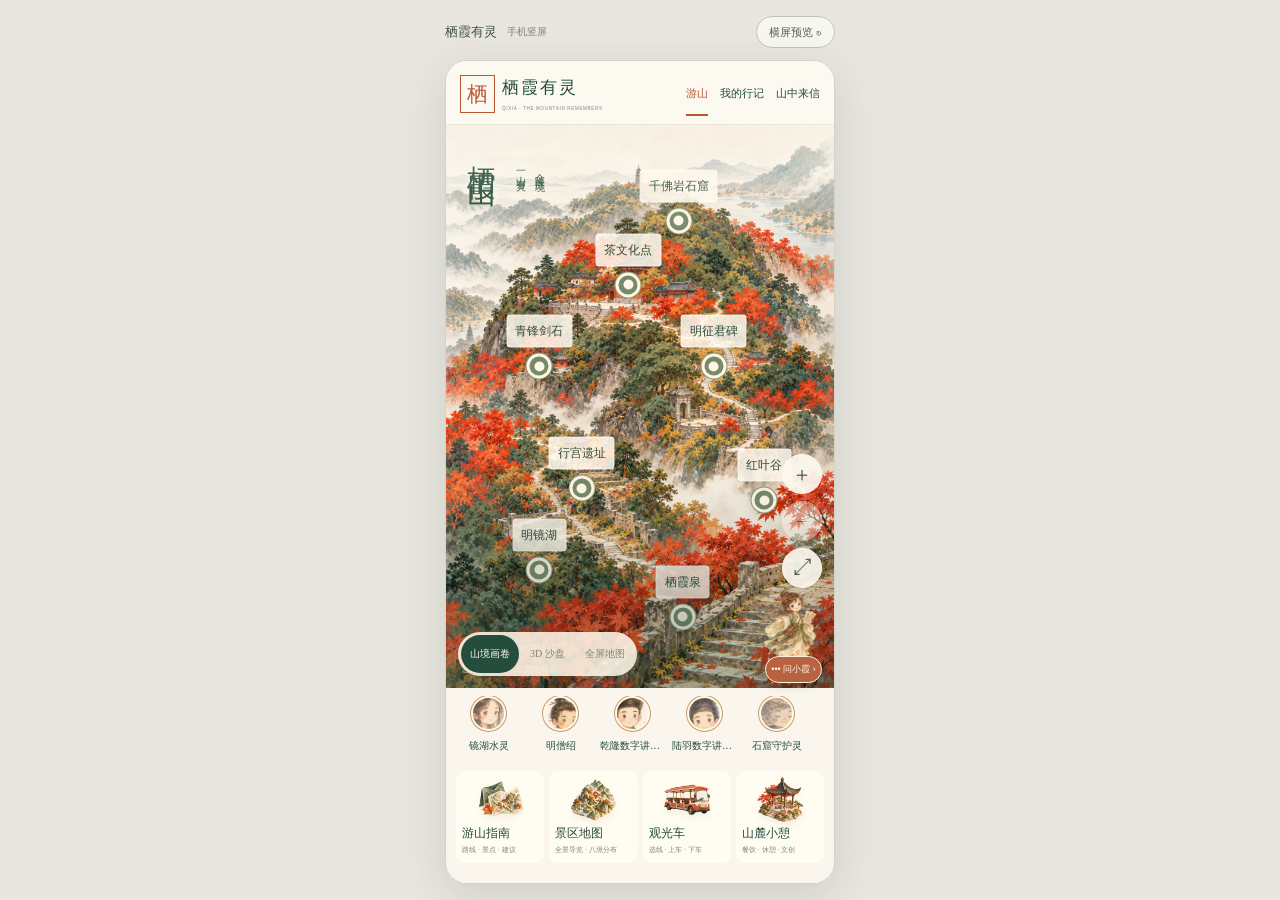
==== commit 7214ed76: "Deploy live cloud APIs and synchronize unified Qixia experience" ====
--- a/栖霞有灵_手机应用.html
+++ b/栖霞有灵_手机应用.html
@@ -1,5 +1,5 @@
 <!doctype html>
-<html lang="zh-CN"><head><script src="assets/demo-mode.js"></script><meta charset="utf-8"><script>if(window===window.top)location.replace("栖霞有灵_3D白模原型.html"+location.search+location.hash);</script><meta name="viewport" content="width=device-width,initial-scale=1,viewport-fit=cover"><meta name="theme-color" content="#f3f0e8"><meta name="mobile-web-app-capable" content="yes"><meta name="apple-mobile-web-app-capable" content="yes"><meta name="apple-mobile-web-app-status-bar-style" content="default"><title>栖霞有灵 · 一山八境</title>
+<html lang="zh-CN"><head><script src="assets/cloud-api.js"></script><script src="assets/demo-mode.js"></script><meta charset="utf-8"><script>if(window===window.top)location.replace("栖霞有灵_3D白模原型.html"+location.search+location.hash);</script><meta name="viewport" content="width=device-width,initial-scale=1,viewport-fit=cover"><meta name="theme-color" content="#f3f0e8"><meta name="mobile-web-app-capable" content="yes"><meta name="apple-mobile-web-app-capable" content="yes"><meta name="apple-mobile-web-app-status-bar-style" content="default"><title>栖霞有灵 · 一山八境</title>
 <style>
 :root{--paper:#f3f0e8;--ink:#314b43;--muted:#829087;--red:#b9644d;--line:#42584b22;--serif:'Noto Serif SC','SimSun',serif}*{box-sizing:border-box}body{margin:0;background:var(--paper);color:var(--ink);font:14px 'Segoe UI','Microsoft YaHei',sans-serif;overflow:hidden}button,input,textarea{font:inherit}button{cursor:pointer;color:inherit}button:focus-visible,input:focus-visible,textarea:focus-visible{outline:2px solid var(--red);outline-offset:4px}button{border:0}#scene{position:absolute;inset:0}#scene canvas{display:block;touch-action:none}.grain{position:absolute;inset:0;pointer-events:none;opacity:.23;background-image:url("data:image/svg+xml,%3Csvg viewBox='0 0 160 160' xmlns='http://www.w3.org/2000/svg'%3E%3Cfilter id='n'%3E%3CfeTurbulence type='fractalNoise' baseFrequency='.85' numOctaves='3' stitchTiles='stitch'/%3E%3C/filter%3E%3Cpath fill='%23606050' opacity='.16' filter='url(%23n)' d='M0 0h160v160H0z'/%3E%3C/svg%3E")}.top{position:absolute;top:0;left:0;right:0;padding:30px 42px;display:flex;align-items:center;justify-content:space-between;z-index:5}.brand{display:flex;align-items:center;gap:14px}.seal{border:1px solid var(--red);color:var(--red);font:23px var(--serif);padding:4px 7px}.brand strong{font:22px var(--serif);letter-spacing:5px}.brand small{display:block;font-size:8px;letter-spacing:2.5px;margin-top:6px;color:var(--muted)}.top-actions{display:flex;gap:18px;align-items:center}.top-actions button{background:none;padding:10px 4px;font-size:12px;white-space:nowrap}.progress{font-size:11px;letter-spacing:1px;white-space:nowrap}.progress b{color:var(--red);font-size:17px;font-weight:400}.intro{position:absolute;left:44px;top:19%;pointer-events:none;transition:opacity .4s,transform .4s}.eyebrow{font-size:10px;letter-spacing:4px;color:var(--muted)}h1{font:500 clamp(38px,4vw,66px)/1.45 var(--serif);letter-spacing:5px;margin:18px 0}h1 em{font-style:normal;color:var(--red)}.intro p{font-size:12px;line-height:2;color:#7f877d}.vertical{position:absolute;right:35px;top:23%;writing-mode:vertical-rl;font:12px var(--serif);letter-spacing:6px;color:#8d978e}.compass{position:absolute;right:16px;top:calc(max(19px,env(safe-area-inset-top)) + 52px);width:56px;height:56px;z-index:3;pointer-events:none;filter:drop-shadow(0 5px 10px #8f3a2926)}.compass svg{display:block;width:100%;height:100%;overflow:visible;will-change:transform}.compass .dial{fill:#fbf8f1;fill-opacity:.88;stroke:#314b43;stroke-opacity:.16}.compass .ticks{fill:none;stroke:#314b43;stroke-opacity:.26;stroke-width:2.4;stroke-dasharray:.7 6.05}.compass .stem{fill:none;stroke:#8f3a29;stroke-width:2.6;stroke-linecap:round}.compass .leaf{stroke:#8f3a29;stroke-width:.8;stroke-linejoin:round}.compass .vein{stroke:#fff1e2;stroke-opacity:.5;stroke-width:1;stroke-linecap:round;fill:none}.compass text{fill:#fffaf2;font:600 16px var(--serif);text-anchor:middle}.sky{position:absolute;inset:0;pointer-events:none;background:radial-gradient(70% 3.5% at 22% 40%,#f1cdb9b3 0,transparent 100%),radial-gradient(60% 2.6% at 80% 35.5%,#f0d2c0a6 0,transparent 100%),radial-gradient(45% 2% at 64% 44%,#eec4ad80 0,transparent 100%),radial-gradient(120% 34% at 55% 52%,#f0d0bb 0,#f2e0d1 38%,transparent 72%),linear-gradient(180deg,#f3f0e8 0,#f4ebe0 34%,#f1dccb 50%,#f2e6da 64%,#f3f0e8 80%)}.sky svg{position:absolute;left:0;width:100%;top:36%;height:24%;-webkit-mask-image:linear-gradient(180deg,#000 55%,transparent);mask-image:linear-gradient(180deg,#000 55%,transparent)}.hud{position:absolute;left:42px;bottom:190px;display:flex;gap:8px;align-items:center}.hud button{background:#fff9;border:1px solid var(--line);width:40px;height:40px;border-radius:50%;font-size:19px;backdrop-filter:blur(10px)}.hint{font-size:10px;color:#8b9389;margin-left:8px}.dock{position:absolute;bottom:25px;left:42px;right:42px;z-index:4}.dock-title{display:flex;justify-content:space-between;align-items:end;margin-bottom:13px}.dock-title strong{font:16px var(--serif);letter-spacing:3px}.dock-title span{font-size:10px;color:var(--muted)}.destinations{display:grid;grid-template-columns:repeat(8,1fr);gap:9px}.destination{position:relative;overflow:hidden;display:flex;align-items:center;text-align:left;height:102px;padding:12px 8px 12px 13px;background:#fff8;border:1px solid #fff;border-radius:4px;box-shadow:0 8px 24px #52604b04;transition:transform .35s,background .35s,border-color .35s}.destination:hover{transform:translateY(-5px);background:#fff}.destination.active{border-color:#b9644d80;background:#fff}.destination img{position:absolute;height:100px;width:73px;object-fit:contain;right:-9px;bottom:-9px;opacity:.8;transition:transform .4s}.destination:hover img{transform:translateY(-4px) rotate(-3deg)}.destination .info{position:relative;z-index:1;align-self:flex-start}.destination small{font-size:9px;letter-spacing:1px;color:var(--muted)}.destination strong{display:block;font:14px var(--serif);margin:9px 0 4px}.destination .tag{font-size:9px;color:var(--muted)}.destination.visited:after{content:'✓';position:absolute;right:8px;top:6px;color:var(--red);font-size:11px}#labels{position:absolute;inset:0;pointer-events:none;z-index:1;isolation:isolate}.panel{position:absolute;z-index:7;right:30px;top:100px;width:370px;bottom:185px;min-height:330px;max-height:690px;background:#fcfaf5f5;border:1px solid #fff;border-radius:8px;box-shadow:0 25px 80px #314b431c;backdrop-filter:blur(24px);overflow:auto;transform:translateX(calc(100% + 45px));opacity:0;transition:transform .55s cubic-bezier(.22,1,.36,1),opacity .3s;pointer-events:none}.panel.open{transform:translateX(0);opacity:1;pointer-events:auto}.panel-head{padding:27px 27px 0}.panel-close{position:absolute;right:14px;top:12px;background:none;font-size:26px;color:var(--muted);width:38px;height:38px}.panel h2{font:29px var(--serif);letter-spacing:4px;margin:12px 0 7px}.panel .subtitle{font-size:11px;color:var(--muted)}.portrait{height:195px;position:relative;display:grid;place-items:center;margin-top:8px;overflow:hidden;background:radial-gradient(ellipse at 50% 80%,#e2e8dc 0,transparent 65%)}.portrait:after{content:'';width:160px;height:160px;border:1px solid #aaad8a33;border-radius:50%;position:absolute}.portrait img{position:relative;z-index:1;height:195px;width:175px;object-fit:contain;filter:drop-shadow(0 10px 12px #46554113);animation:arrive .7s cubic-bezier(.2,.8,.2,1)}.panel-body{padding:0 27px 25px}.quote{font:15px/1.9 var(--serif);margin:10px 0 16px}.tabs{display:flex;border-bottom:1px solid var(--line);gap:22px}.tabs button{background:none;padding:11px 0;font-size:11px;color:var(--muted);border-bottom:2px solid transparent}.tabs button.active{color:var(--ink);border-color:var(--red)}.story{font-size:12px;line-height:1.95;color:#7a847b;min-height:76px;padding-top:14px}.main-button{background:var(--ink);color:#fff;border-radius:3px;min-height:43px;padding:12px 18px;font-size:12px;transition:transform .2s,background .2s}.main-button:hover{background:#466557}.main-button:active{transform:scale(.97)}.next{display:flex;align-items:center;justify-content:space-between;width:100%;margin-top:17px}.panel-note{font-size:9px;color:#a3aa9e;margin:14px 0 0;line-height:1.6}.guide{position:absolute;left:44px;bottom:255px;width:230px;font:12px/1.8 var(--serif);color:#8a9287;transition:opacity .3s}.guide:before{content:'山灵来信';display:block;font-size:10px;letter-spacing:3px;color:var(--red);margin-bottom:8px}.selected .intro,.selected .guide{opacity:0;transform:translateY(-8px)}.toast{position:fixed;z-index:20;bottom:180px;left:50%;transform:translate(-50%,12px);opacity:0;padding:12px 20px;background:#314b43ec;color:#fff;border-radius:4px;font-size:12px;pointer-events:none;transition:.3s}.toast.show{opacity:1;transform:translate(-50%,0)}.modal{position:fixed;inset:0;z-index:15;background:#314b4344;backdrop-filter:blur(12px);display:grid;place-items:center;opacity:0;pointer-events:none;transition:opacity .3s}.modal.open{opacity:1;pointer-events:auto}.modal-card{position:relative;width:min(480px,calc(100% - 32px));max-height:85dvh;overflow:auto;background:#faf8f1;padding:34px;border-radius:8px;box-shadow:0 20px 90px #314b4333;transform:translateY(20px);transition:transform .4s}.modal.open .modal-card{transform:translateY(0)}.modal h2{font:25px var(--serif);margin:0 0 12px}.modal p{font-size:12px;line-height:1.9;color:var(--muted)}.modal label{display:block;font-size:12px;margin-top:18px}.modal input,.modal textarea{display:block;width:100%;padding:12px;margin:8px 0 18px;border:1px solid var(--line);background:#fff9;border-radius:3px;color:var(--ink)}.modal textarea{min-height:100px;resize:vertical}.entry{border-top:1px solid var(--line);padding:15px 0}.entry strong{font:16px var(--serif)}.entry small{float:right;color:var(--muted);font-size:10px}.entry p{white-space:pre-wrap}.loading{position:absolute;inset:0;background:var(--paper);display:grid;place-content:center;z-index:25;text-align:center;transition:opacity .7s}.loading.done{opacity:0;pointer-events:none}.loading h2{font:28px var(--serif);letter-spacing:8px}.loading p{font-size:11px;letter-spacing:3px;color:var(--muted)}.loading i{height:1px;background:var(--red);animation:breathe 1s infinite alternate}.model-note{position:absolute;right:44px;bottom:177px;font-size:8px;color:#9ba295;display:flex;align-items:center;gap:4px;white-space:nowrap}.face-icon{display:inline-block;width:13px;height:13px;vertical-align:-3px;flex:none}.model-note .face-icon{margin-left:5px} @keyframes arrive{from{opacity:0;transform:translateY(20px) scale(.94)}to{opacity:1;transform:none}}@keyframes breathe{to{opacity:.2;transform:scaleX(.4)}}
 .top{padding:19px 20px}.brand{gap:9px}.brand strong{font-size:18px;letter-spacing:3px}.brand small{font-size:6px;letter-spacing:1.5px}.seal{font-size:19px}.top-actions{gap:10px}.top-actions button{font-size:10px}.progress{font-size:9px}.progress b{font-size:14px}.intro{left:24px;top:115px}.intro h1{font-size:35px;letter-spacing:4px;line-height:1.4;margin:14px 0}.intro p{font-size:10px}.eyebrow{font-size:8px;letter-spacing:3px}.vertical{font-size:10px;right:20px;top:150px;letter-spacing:5px}.guide{display:none}.dock{left:18px;right:18px;bottom:max(17px,env(safe-area-inset-bottom))}.dock-title{margin-bottom:10px}.dock-title strong{font-size:14px}.dock-title span{font-size:9px}.destinations{display:flex;overflow-x:auto;scroll-snap-type:x mandatory;gap:8px;padding-bottom:5px;scrollbar-width:none}.destination{flex:0 0 125px;height:91px;scroll-snap-align:start;padding:11px}.destination strong{font-size:13px}.destination img{height:90px;opacity:.85}.hud{left:20px;bottom:163px}.hud button{width:36px;height:36px}.model-note{bottom:150px;right:22px;font-size:8.5px}.panel{left:10px;right:10px;top:auto;bottom:0;width:auto;min-height:0;max-height:70dvh;border-radius:18px 18px 0 0;transform:translateY(105%);padding-bottom:env(safe-area-inset-bottom)}.panel.open{transform:translateY(0)}.panel:before{content:'';display:block;width:34px;height:4px;background:#c4c8bb;margin:10px auto 0;border-radius:5px}.panel-head{padding:8px 24px 0}.panel h2{font-size:25px;margin:7px 0}.portrait{height:140px;position:absolute;right:28px;top:44px;width:125px;pointer-events:none}.portrait img{height:139px;width:120px}.portrait:after{width:110px;height:110px}.panel-body{padding:10px 24px 24px}.quote{padding-right:115px;font-size:13px;min-height:70px;margin-top:8px}.tabs{gap:24px}.story{min-height:60px}.next{margin-top:12px}.toast{bottom:155px}.selected .dock{pointer-events:none;opacity:.35}.panel-note{font-size:8px}.modal-card{padding:27px}.loading h2{font-size:24px}
@@ -315,4 +315,4 @@
 buildTerrain();build();
 window.qixia={applyCrowd,places,state,select,home,closePanel,renderer,scene,camera,controls,world,app,$,T,tickers,hooks,height,m2w,w2m,llm,ll2w,QD,QT,U,pins,speak,hush,crowd,crowdLevel,faceSvg,FACE,toast,mesh,lin,PAL,stoneMat,pillarMat,roofMat,wood,wallMat,ribbonGeo,toWorldLines,gridAt,GA,segDist,inPoly,reduced,VO,avaStyle,spiritName,homeView,persist,setGoal:g=>{goal=g},wx,setWeather:(mode,amt)=>{wx.demo=mode;wxSet(mode,amt);wxRender();applyCrowd()}};
 })();
-</script><script src="assets/js/transit.js"></script><script src="assets/js/gates.js"></script><script src="assets/js/conversation.js"></script><script src="assets/js/letters.js"></script><script src="assets/js/guide-agent.js"></script><script src="assets/js/visitor-map.js"></script><script src="assets/js/book-journal.js"></script><script src="assets/js/travel-library.js"></script><script src="assets/js/photo-studio.js"></script><script src="assets/js/mountain-rest.js"></script><script src="assets/theme/mountain-theme.js"></script><script src="assets/theme/painted-stage.js"></script><script src="assets/theme/exploration.js"></script><script src="assets/theme/mobile-layout.js"></script><script src="assets/theme/legacy-sandbox.js"></script></body></html>
+</script><script src="assets/js/transit.js"></script><script src="assets/js/gates.js"></script><script src="assets/js/conversation.js"></script><script src="assets/js/letters.js"></script><script src="assets/js/guide-agent.js"></script><script src="assets/js/visitor-map.js"></script><script src="assets/js/book-journal.js"></script><script src="assets/js/travel-library.js"></script><script src="assets/js/photo-studio.js"></script><script src="assets/js/mountain-rest.js"></script><script src="assets/theme/mountain-theme.js"></script><script src="assets/theme/painted-stage.js"></script><script src="assets/theme/exploration.js"></script><script src="assets/theme/mobile-layout.js"></script><script src="assets/theme/legacy-sandbox.js"></script><script src="assets/theme/paper-ui.js"></script></body></html>
